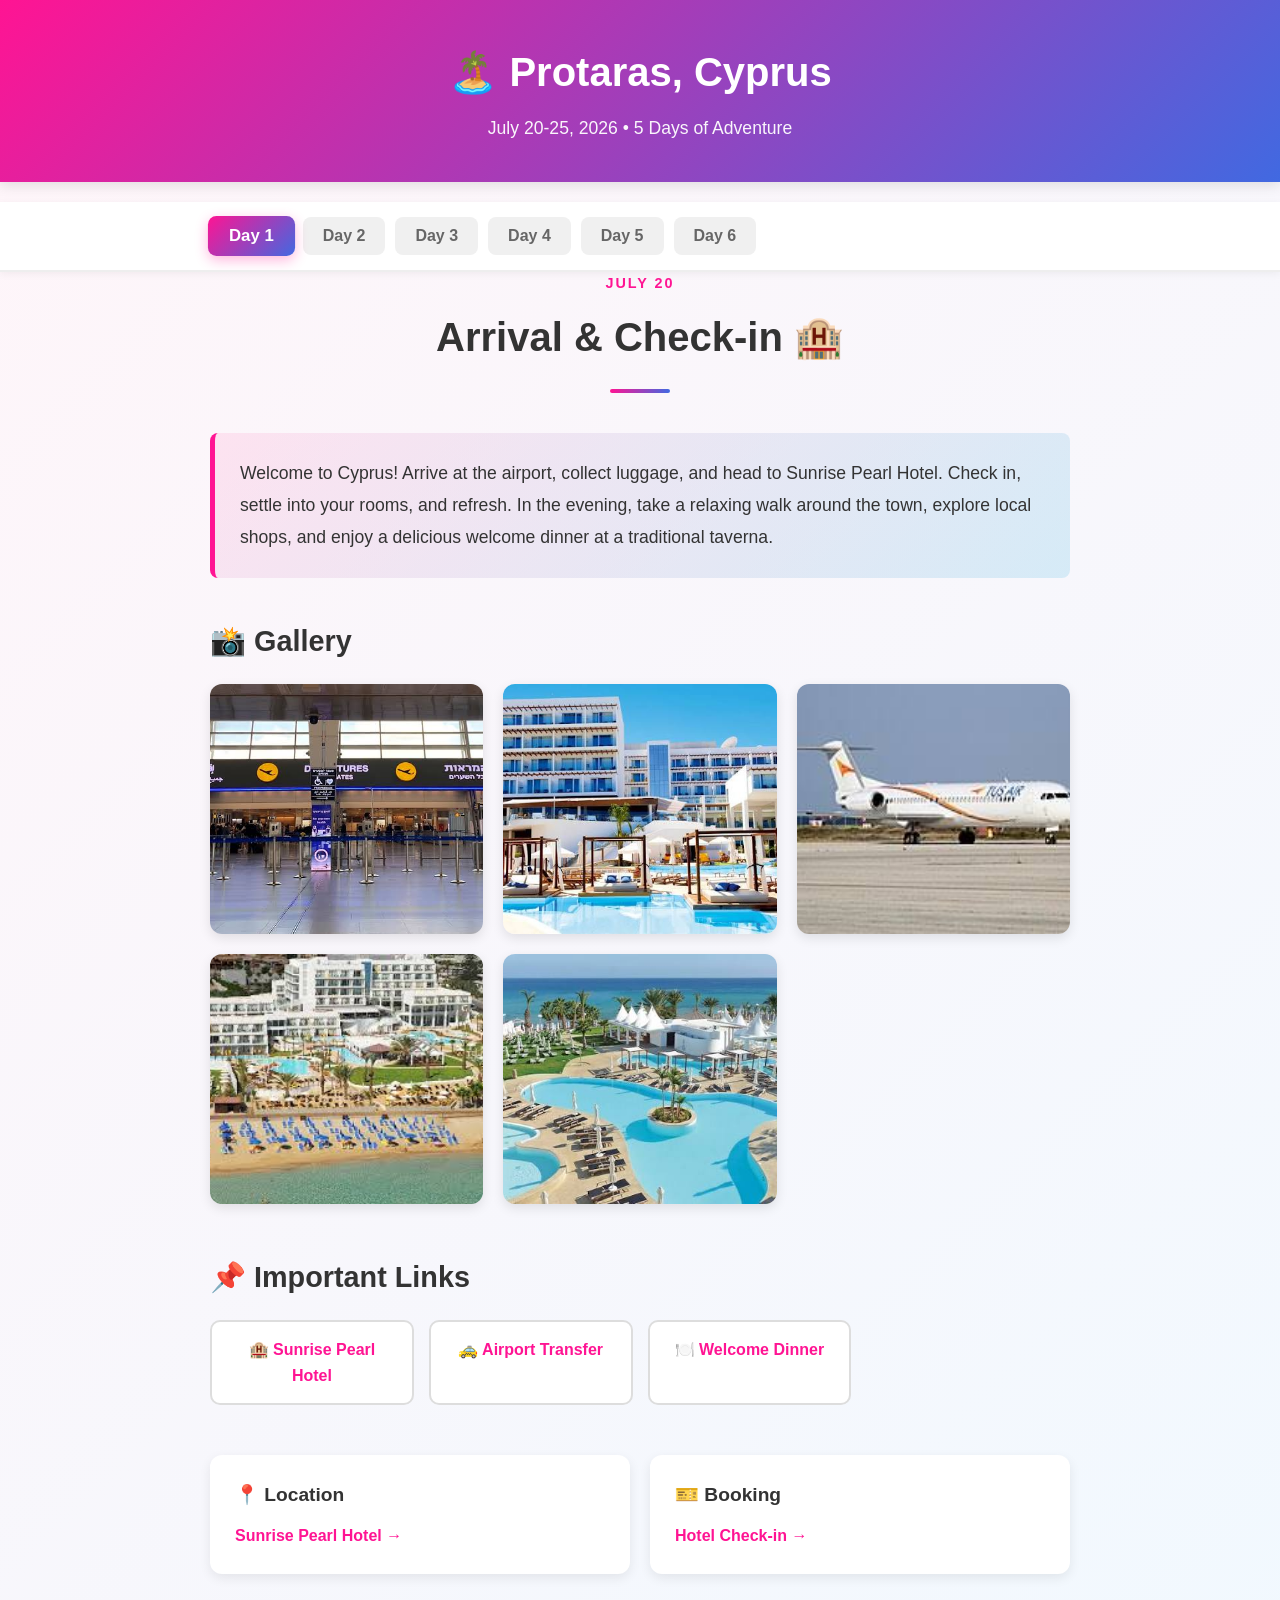
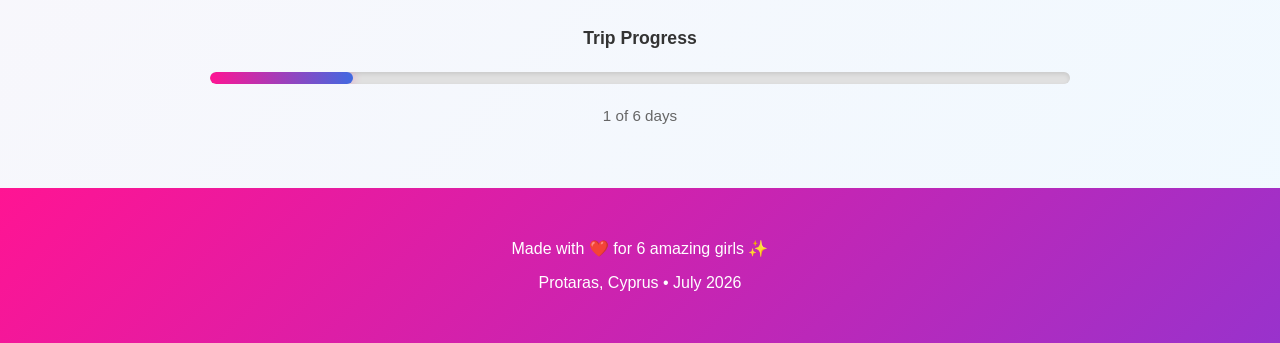
==== index.html @ 2fa99dff "Redesign: new clean and beautiful layout with proper CSS" ====
<!DOCTYPE html>
<html lang="en">
<head>
    <meta charset="UTF-8">
    <meta name="viewport" content="width=device-width, initial-scale=1.0">
    <title>🏝️ Cyprus Trip 2026 - Protaras Adventure</title>
    <link rel="stylesheet" href="styles.css">
</head>
<body>
    <!-- HEADER -->
    <header class="header">
        <div class="container">
            <h1>🏝️ Protaras, Cyprus</h1>
            <p class="subtitle">July 20-25, 2026 • 5 Days of Adventure</p>
        </div>
    </header>

    <!-- NAVIGATION TABS -->
    <nav class="nav-tabs">
        <div class="container">
            <button class="tab-btn active" data-day="1">Day 1</button>
            <button class="tab-btn" data-day="2">Day 2</button>
            <button class="tab-btn" data-day="3">Day 3</button>
            <button class="tab-btn" data-day="4">Day 4</button>
            <button class="tab-btn" data-day="5">Day 5</button>
            <button class="tab-btn" data-day="6">Day 6</button>
        </div>
    </nav>

    <!-- MAIN CONTENT -->
    <main class="container">
        <!-- DAY TITLE -->
        <section class="day-header">
            <p class="day-date" id="day-date">July 20</p>
            <h2 id="day-title">Arrival & Check-in 🏨</h2>
            <div class="divider"></div>
        </section>

        <!-- ACTIVITY -->
        <section class="activity-box">
            <p id="day-activity">Activity description here</p>
        </section>

        <!-- GALLERY -->
        <section class="gallery-section">
            <h3>📸 Gallery</h3>
            <div id="gallery" class="gallery-grid">
                <!-- Images load here -->
            </div>
            <div id="no-images" class="no-images">📸 Add your photos!</div>
        </section>

        <!-- IMPORTANT LINKS -->
        <section class="links-section">
            <h3>📌 Important Links</h3>
            <div id="important-links" class="links-grid">
                <!-- Links load here -->
            </div>
        </section>

        <!-- LOCATION & BOOKING -->
        <section class="info-grid">
            <div class="info-box">
                <h4>📍 Location</h4>
                <a id="location-link" href="#" target="_blank">View on Maps →</a>
            </div>
            <div class="info-box">
                <h4>🎫 Booking</h4>
                <a id="booking-link" href="#" target="_blank">Book Now →</a>
            </div>
        </section>

        <!-- PROGRESS -->
        <section class="progress-section">
            <p>Trip Progress</p>
            <div class="progress-bar">
                <div id="progress-fill" class="progress-fill"></div>
            </div>
            <p><span id="progress-text">1</span> of 6 days</p>
        </section>
    </main>

    <!-- FOOTER -->
    <footer class="footer">
        <p>Made with ❤️ for 6 amazing girls ✨</p>
        <p>Protaras, Cyprus • July 2026</p>
    </footer>

    <script src="script.js"></script>
</body>
</html>
---- styles.css ----
/* RESET & BASICS */
* {
  margin: 0;
  padding: 0;
  box-sizing: border-box;
}

:root {
  --pink: #FF1493;
  --light-pink: #FFB6D9;
  --blue: #4169E1;
  --light-blue: #87CEEB;
  --yellow: #FFD700;
  --green: #228B22;
  --orange: #FF6347;
  --purple: #9932CC;
}

html {
  scroll-behavior: smooth;
}

body {
  font-family: 'Arial', sans-serif;
  line-height: 1.6;
  background: linear-gradient(135deg, #fff5f9 0%, #f0f9ff 100%);
  color: #333;
}

.container {
  max-width: 900px;
  margin: 0 auto;
  padding: 0 20px;
}

/* HEADER */
.header {
  background: linear-gradient(135deg, var(--pink) 0%, var(--blue) 100%);
  color: white;
  padding: 40px 0;
  text-align: center;
  box-shadow: 0 4px 12px rgba(0, 0, 0, 0.1);
  margin-bottom: 20px;
}

.header h1 {
  font-size: 2.5rem;
  margin-bottom: 10px;
  font-weight: bold;
}

.subtitle {
  font-size: 1.1rem;
  opacity: 0.95;
}

/* NAV TABS */
.nav-tabs {
  background: white;
  border-bottom: 2px solid #eee;
  sticky: top 0;
  position: sticky;
  top: 0;
  z-index: 100;
  box-shadow: 0 2px 8px rgba(0, 0, 0, 0.05);
}

.nav-tabs .container {
  display: flex;
  gap: 10px;
  overflow-x: auto;
  padding: 15px 20px;
}

.tab-btn {
  padding: 10px 20px;
  border: none;
  background: #f0f0f0;
  color: #666;
  border-radius: 8px;
  cursor: pointer;
  font-weight: 600;
  transition: all 0.3s ease;
  white-space: nowrap;
  font-size: 1rem;
}

.tab-btn:hover {
  transform: translateY(-2px);
  background: #e0e0e0;
}

.tab-btn.active {
  background: linear-gradient(135deg, var(--pink) 0%, var(--blue) 100%);
  color: white;
  transform: scale(1.05);
  box-shadow: 0 4px 12px rgba(255, 20, 147, 0.3);
}

/* MAIN CONTENT */
main {
  padding: 40px 0;
}

/* DAY HEADER */
.day-header {
  text-align: center;
  margin-bottom: 40px;
  animation: fadeIn 0.5s ease;
}

.day-date {
  color: var(--pink);
  font-size: 0.9rem;
  font-weight: bold;
  letter-spacing: 2px;
  text-transform: uppercase;
  margin-bottom: 10px;
}

.day-header h2 {
  font-size: 2.5rem;
  color: #333;
  margin-bottom: 20px;
}

.divider {
  width: 60px;
  height: 4px;
  background: linear-gradient(90deg, var(--pink), var(--blue));
  margin: 0 auto;
  border-radius: 2px;
}

/* ACTIVITY BOX */
.activity-box {
  background: linear-gradient(135deg, rgba(255, 182, 217, 0.3), rgba(135, 206, 235, 0.3));
  border-left: 5px solid var(--pink);
  padding: 25px;
  border-radius: 8px;
  margin-bottom: 40px;
  font-size: 1.1rem;
  line-height: 1.8;
}

/* GALLERY */
.gallery-section {
  margin-bottom: 50px;
}

.gallery-section h3 {
  font-size: 1.8rem;
  margin-bottom: 20px;
  color: #333;
}

.gallery-grid {
  display: grid;
  grid-template-columns: repeat(auto-fill, minmax(250px, 1fr));
  gap: 20px;
  margin-bottom: 20px;
}

.gallery-item {
  border-radius: 12px;
  overflow: hidden;
  box-shadow: 0 4px 12px rgba(0, 0, 0, 0.1);
  transition: transform 0.3s ease, box-shadow 0.3s ease;
  height: 250px;
}

.gallery-item:hover {
  transform: translateY(-8px);
  box-shadow: 0 8px 24px rgba(0, 0, 0, 0.2);
}

.gallery-item img {
  width: 100%;
  height: 100%;
  object-fit: cover;
}

.no-images {
  background: linear-gradient(135deg, var(--light-pink), var(--light-blue));
  color: white;
  padding: 60px 20px;
  text-align: center;
  border-radius: 12px;
  font-size: 1.2rem;
  font-weight: bold;
}

/* LINKS SECTION */
.links-section {
  margin-bottom: 50px;
}

.links-section h3 {
  font-size: 1.8rem;
  margin-bottom: 20px;
  color: #333;
}

.links-grid {
  display: grid;
  grid-template-columns: repeat(auto-fill, minmax(200px, 1fr));
  gap: 15px;
}

.link-btn {
  background: white;
  border: 2px solid #ddd;
  padding: 15px;
  border-radius: 10px;
  text-decoration: none;
  color: var(--pink);
  font-weight: 600;
  text-align: center;
  transition: all 0.3s ease;
  display: block;
}

.link-btn:hover {
  border-color: var(--pink);
  background: rgba(255, 20, 147, 0.05);
  transform: translateY(-4px);
  box-shadow: 0 8px 16px rgba(255, 20, 147, 0.2);
}

/* INFO GRID */
.info-grid {
  display: grid;
  grid-template-columns: repeat(auto-fit, minmax(250px, 1fr));
  gap: 20px;
  margin-bottom: 50px;
}

.info-box {
  background: white;
  padding: 25px;
  border-radius: 12px;
  box-shadow: 0 4px 12px rgba(0, 0, 0, 0.08);
  transition: all 0.3s ease;
}

.info-box:hover {
  transform: translateY(-4px);
  box-shadow: 0 8px 20px rgba(0, 0, 0, 0.12);
}

.info-box h4 {
  font-size: 1.2rem;
  margin-bottom: 12px;
  color: #333;
}

.info-box a {
  color: var(--pink);
  text-decoration: none;
  font-weight: 600;
  font-size: 1rem;
  transition: all 0.3s ease;
}

.info-box a:hover {
  color: var(--blue);
}

/* PROGRESS */
.progress-section {
  text-align: center;
  margin-bottom: 50px;
}

.progress-section p:first-child {
  font-weight: bold;
  margin-bottom: 15px;
  font-size: 1.1rem;
}

.progress-bar {
  background: #e0e0e0;
  height: 12px;
  border-radius: 10px;
  overflow: hidden;
  margin: 20px 0;
  box-shadow: inset 0 2px 4px rgba(0, 0, 0, 0.1);
}

.progress-fill {
  background: linear-gradient(90deg, var(--pink), var(--blue));
  height: 100%;
  border-radius: 10px;
  transition: width 0.5s ease;
  box-shadow: 0 0 10px rgba(255, 20, 147, 0.3);
}

.progress-section p:last-child {
  color: #666;
  font-size: 0.95rem;
}

/* FOOTER */
.footer {
  background: linear-gradient(135deg, var(--pink), var(--purple));
  color: white;
  text-align: center;
  padding: 40px 20px;
  margin-top: 60px;
}

.footer p {
  margin: 8px 0;
  font-size: 1rem;
}

/* ANIMATIONS */
@keyframes fadeIn {
  from {
    opacity: 0;
    transform: translateY(10px);
  }
  to {
    opacity: 1;
    transform: translateY(0);
  }
}

/* RESPONSIVE */
@media (max-width: 768px) {
  .header h1 {
    font-size: 2rem;
  }

  .day-header h2 {
    font-size: 1.8rem;
  }

  .gallery-grid {
    grid-template-columns: repeat(auto-fill, minmax(150px, 1fr));
  }

  .gallery-item {
    height: 150px;
  }

  .nav-tabs .container {
    padding: 10px 10px;
  }

  .tab-btn {
    padding: 8px 15px;
    font-size: 0.9rem;
  }
}

@media (max-width: 480px) {
  .container {
    padding: 0 15px;
  }

  .header h1 {
    font-size: 1.5rem;
  }

  .day-header h2 {
    font-size: 1.4rem;
  }

  .gallery-grid {
    grid-template-columns: 1fr;
  }

  .gallery-item {
    height: 200px;
  }

  .info-grid {
    grid-template-columns: 1fr;
  }
}
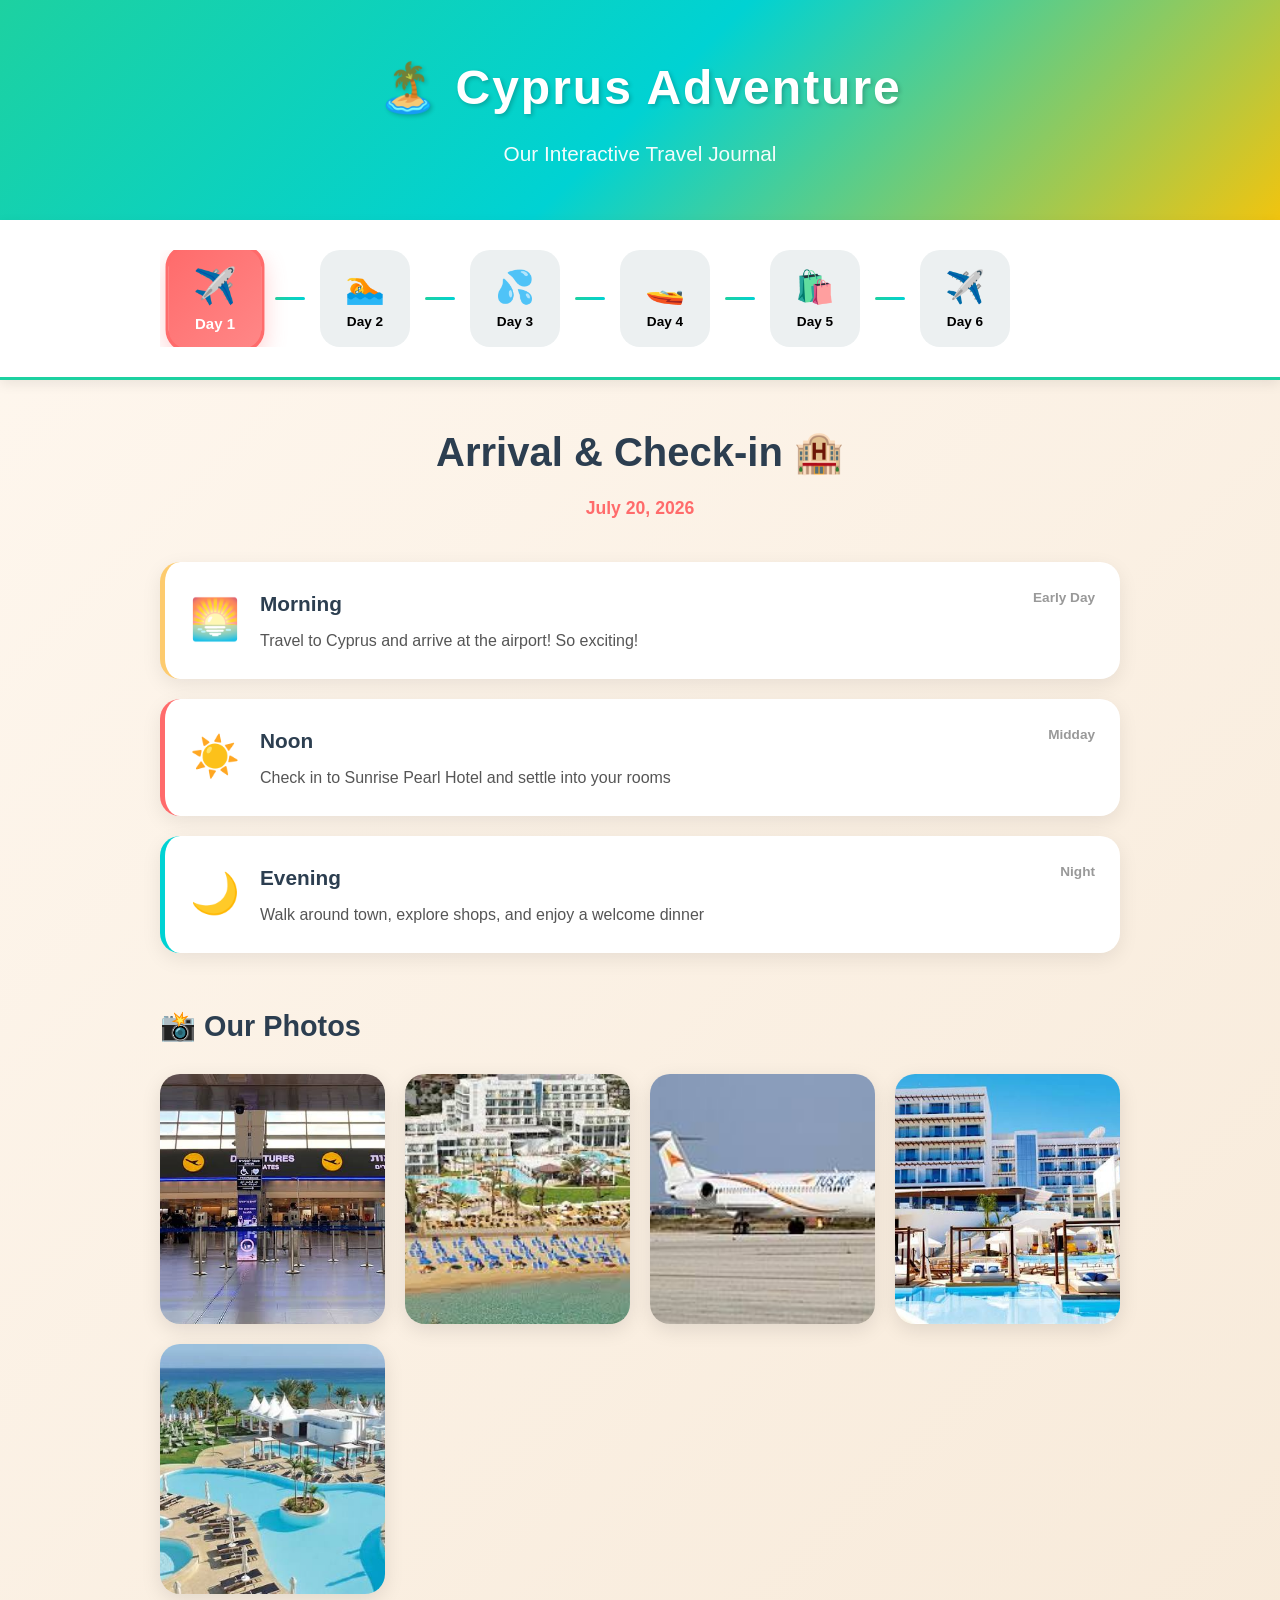
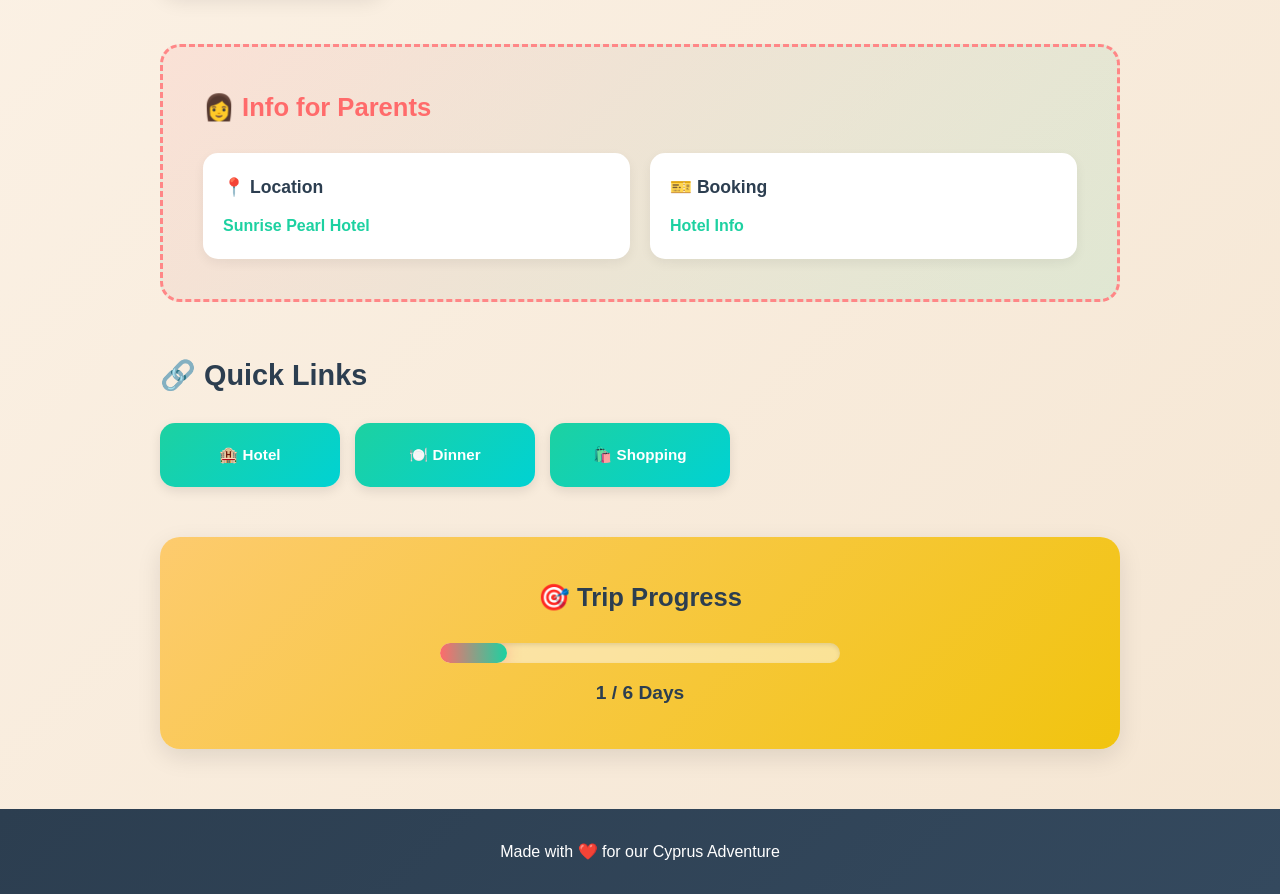
==== commit 7265d271: "🎨 Interactive Travel Journal - New Beautiful Design with Timeline & Stations" ====
--- a/index.html
+++ b/index.html
@@ -3,27 +3,52 @@
 <head>
     <meta charset="UTF-8">
     <meta name="viewport" content="width=device-width, initial-scale=1.0">
-    <title>🏝️ Cyprus Trip 2026 - Protaras Adventure</title>
+    <title>🏝️ Cyprus Adventure - Interactive Travel Journal</title>
     <link rel="stylesheet" href="styles.css">
 </head>
 <body>
     <!-- HEADER -->
     <header class="header">
         <div class="container">
-            <h1>🏝️ Protaras, Cyprus</h1>
-            <p class="subtitle">July 20-25, 2026 • 5 Days of Adventure</p>
+            <h1>🏝️ Cyprus Adventure</h1>
+            <p class="subtitle">Our Interactive Travel Journal</p>
         </div>
     </header>
 
-    <!-- NAVIGATION TABS -->
-    <nav class="nav-tabs">
+    <!-- DAY SELECTOR - STATIONS ON MAP -->
+    <nav class="day-selector">
         <div class="container">
-            <button class="tab-btn active" data-day="1">Day 1</button>
-            <button class="tab-btn" data-day="2">Day 2</button>
-            <button class="tab-btn" data-day="3">Day 3</button>
-            <button class="tab-btn" data-day="4">Day 4</button>
-            <button class="tab-btn" data-day="5">Day 5</button>
-            <button class="tab-btn" data-day="6">Day 6</button>
+            <div class="stations-track">
+                <button class="station-btn active" data-day="1">
+                    <div class="station-icon">✈️</div>
+                    <div class="station-label">Day 1</div>
+                </button>
+                <div class="station-connector"></div>
+                <button class="station-btn" data-day="2">
+                    <div class="station-icon">🏊</div>
+                    <div class="station-label">Day 2</div>
+                </button>
+                <div class="station-connector"></div>
+                <button class="station-btn" data-day="3">
+                    <div class="station-icon">💦</div>
+                    <div class="station-label">Day 3</div>
+                </button>
+                <div class="station-connector"></div>
+                <button class="station-btn" data-day="4">
+                    <div class="station-icon">🚤</div>
+                    <div class="station-label">Day 4</div>
+                </button>
+                <div class="station-connector"></div>
+                <button class="station-btn" data-day="5">
+                    <div class="station-icon">🛍️</div>
+                    <div class="station-label">Day 5</div>
+                </button>
+                <div class="station-connector"></div>
+                <button class="station-btn" data-day="6">
+                    <div class="station-icon">✈️</div>
+                    <div class="station-label">Day 6</div>
+                </button>
+            </div>
         </div>
     </nav>
 
@@ -31,59 +56,91 @@
     <main class="container">
         <!-- DAY TITLE -->
         <section class="day-header">
-            <p class="day-date" id="day-date">July 20</p>
-            <h2 id="day-title">Arrival & Check-in 🏨</h2>
-            <div class="divider"></div>
+            <h2 id="day-title">Day 1: Arrival & Check-in 🏨</h2>
+            <p id="day-date" class="day-date">July 20, 2026</p>
         </section>
 
-        <!-- ACTIVITY -->
-        <section class="activity-box">
-            <p id="day-activity">Activity description here</p>
+        <!-- TIMELINE -->
+        <section class="timeline-section">
+            <div class="timeline">
+                <!-- Morning Card -->
+                <div class="timeline-card morning-card">
+                    <div class="card-icon">🌅</div>
+                    <div class="card-content">
+                        <h3>Morning</h3>
+                        <p id="morning-text">Travel to Cyprus and arrive at the airport</p>
+                    </div>
+                    <div class="card-time">Early Day</div>
+                </div>
+
+                <!-- Noon Card -->
+                <div class="timeline-card noon-card">
+                    <div class="card-icon">☀️</div>
+                    <div class="card-content">
+                        <h3>Noon</h3>
+                        <p id="noon-text">Check in to Sunrise Pearl Hotel and relax</p>
+                    </div>
+                    <div class="card-time">Midday</div>
+                </div>
+
+                <!-- Evening Card -->
+                <div class="timeline-card evening-card">
+                    <div class="card-icon">🌙</div>
+                    <div class="card-content">
+                        <h3>Evening</h3>
+                        <p id="evening-text">Walk around town and enjoy dinner</p>
+                    </div>
+                    <div class="card-time">Night</div>
+                </div>
+            </div>
         </section>
 
         <!-- GALLERY -->
         <section class="gallery-section">
-            <h3>📸 Gallery</h3>
+            <h3>📸 Our Photos</h3>
             <div id="gallery" class="gallery-grid">
                 <!-- Images load here -->
             </div>
-            <div id="no-images" class="no-images">📸 Add your photos!</div>
         </section>
 
-        <!-- IMPORTANT LINKS -->
-        <section class="links-section">
-            <h3>📌 Important Links</h3>
+        <!-- INFO FOR MOMS -->
+        <section class="mom-info">
+            <h3>👩 Info for Parents</h3>
+            <div class="info-grid">
+                <div class="info-card">
+                    <h4>📍 Location</h4>
+                    <a id="location-link" href="#" target="_blank">View on Maps</a>
+                </div>
+                <div class="info-card">
+                    <h4>🎫 Booking</h4>
+                    <a id="booking-link" href="#" target="_blank">Book Now</a>
+                </div>
+            </div>
+        </section>
+
+        <!-- QUICK LINKS -->
+        <section class="quick-links">
+            <h3>🔗 Quick Links</h3>
             <div id="important-links" class="links-grid">
                 <!-- Links load here -->
             </div>
         </section>
 
-        <!-- LOCATION & BOOKING -->
-        <section class="info-grid">
-            <div class="info-box">
-                <h4>📍 Location</h4>
-                <a id="location-link" href="#" target="_blank">View on Maps →</a>
-            </div>
-            <div class="info-box">
-                <h4>🎫 Booking</h4>
-                <a id="booking-link" href="#" target="_blank">Book Now →</a>
-            </div>
-        </section>
-
         <!-- PROGRESS -->
         <section class="progress-section">
-            <p>Trip Progress</p>
-            <div class="progress-bar">
-                <div id="progress-fill" class="progress-fill"></div>
+            <h3>🎯 Trip Progress</h3>
+            <div class="progress-container">
+                <div class="progress-bar">
+                    <div id="progress-fill" class="progress-fill"></div>
+                </div>
+                <p><span id="progress-text">1</span> / 6 Days</p>
             </div>
-            <p><span id="progress-text">1</span> of 6 days</p>
         </section>
     </main>
 
     <!-- FOOTER -->
     <footer class="footer">
-        <p>Made with ❤️ for 6 amazing girls ✨</p>
-        <p>Protaras, Cyprus • July 2026</p>
+        <p>Made with ❤️ for our Cyprus Adventure</p>
     </footer>
 
     <script src="script.js"></script>
--- a/styles.css
+++ b/styles.css
@@ -1,177 +1,265 @@
-/* RESET & BASICS */
+/* ===== COLOR PALETTE ===== */
+:root {
+  --turquoise: #1DD1A1;
+  --turquoise-light: #55EFC4;
+  --yellow: #FDCB6E;
+  --yellow-bright: #F1C40F;
+  --coral: #FF6B6B;
+  --coral-light: #FF8787;
+  --mint: #00D2D3;
+  --cream: #FFF8F0;
+  --white: #FFFFFF;
+  --dark: #2C3E50;
+  --light-gray: #ECF0F1;
+}
+
+/* ===== RESET & BASICS ===== */
 * {
   margin: 0;
   padding: 0;
   box-sizing: border-box;
 }
 
-:root {
-  --pink: #FF1493;
-  --light-pink: #FFB6D9;
-  --blue: #4169E1;
-  --light-blue: #87CEEB;
-  --yellow: #FFD700;
-  --green: #228B22;
-  --orange: #FF6347;
-  --purple: #9932CC;
-}
-
 html {
   scroll-behavior: smooth;
 }
 
 body {
-  font-family: 'Arial', sans-serif;
+  font-family: 'Segoe UI', Tahoma, Geneva, Verdana, sans-serif;
+  background: linear-gradient(135deg, var(--cream) 0%, #f5e6d3 100%);
+  color: var(--dark);
   line-height: 1.6;
-  background: linear-gradient(135deg, #fff5f9 0%, #f0f9ff 100%);
-  color: #333;
 }
 
 .container {
-  max-width: 900px;
+  max-width: 1000px;
   margin: 0 auto;
   padding: 0 20px;
 }
 
-/* HEADER */
+/* ===== HEADER ===== */
 .header {
-  background: linear-gradient(135deg, var(--pink) 0%, var(--blue) 100%);
-  color: white;
-  padding: 40px 0;
+  background: linear-gradient(135deg, var(--turquoise) 0%, var(--mint) 50%, var(--yellow-bright) 100%);
+  color: var(--white);
+  padding: 50px 0;
   text-align: center;
-  box-shadow: 0 4px 12px rgba(0, 0, 0, 0.1);
-  margin-bottom: 20px;
+  box-shadow: 0 8px 24px rgba(0, 0, 0, 0.1);
+  margin-bottom: 0;
 }
 
 .header h1 {
-  font-size: 2.5rem;
+  font-size: 3rem;
+  font-weight: 800;
   margin-bottom: 10px;
+  text-shadow: 2px 2px 4px rgba(0, 0, 0, 0.2);
+  letter-spacing: 2px;
+}
+
+.subtitle {
+  font-size: 1.3rem;
+  opacity: 0.95;
+  font-weight: 500;
+}
+
+/* ===== DAY SELECTOR - STATIONS ===== */
+.day-selector {
+  background: var(--white);
+  border-bottom: 3px solid var(--turquoise);
+  padding: 30px 0;
+  margin-bottom: 40px;
+  box-shadow: 0 4px 12px rgba(0, 0, 0, 0.08);
+}
+
+.stations-track {
+  display: flex;
+  align-items: center;
+  gap: 15px;
+  overflow-x: auto;
+  padding: 0 10px;
+}
+
+.station-btn {
+  display: flex;
+  flex-direction: column;
+  align-items: center;
+  gap: 8px;
+  padding: 15px 20px;
+  background: var(--light-gray);
+  border: 3px solid transparent;
+  border-radius: 20px;
+  cursor: pointer;
+  transition: all 0.3s ease;
+  min-width: 90px;
+  font-size: 1rem;
+  font-weight: 600;
+}
+
+.station-btn:hover {
+  transform: translateY(-5px);
+  background: var(--cream);
+  border-color: var(--turquoise);
+}
+
+.station-btn.active {
+  background: linear-gradient(135deg, var(--coral) 0%, var(--coral-light) 100%);
+  border-color: var(--coral);
+  color: var(--white);
+  box-shadow: 0 8px 20px rgba(255, 107, 107, 0.3);
+  transform: scale(1.1);
+}
+
+.station-icon {
+  font-size: 2rem;
+}
+
+.station-label {
+  font-size: 0.85rem;
   font-weight: bold;
 }
 
-.subtitle {
-  font-size: 1.1rem;
-  opacity: 0.95;
-}
-
-/* NAV TABS */
-.nav-tabs {
-  background: white;
-  border-bottom: 2px solid #eee;
-  sticky: top 0;
-  position: sticky;
-  top: 0;
-  z-index: 100;
-  box-shadow: 0 2px 8px rgba(0, 0, 0, 0.05);
-}
-
-.nav-tabs .container {
-  display: flex;
-  gap: 10px;
-  overflow-x: auto;
-  padding: 15px 20px;
-}
-
-.tab-btn {
-  padding: 10px 20px;
-  border: none;
-  background: #f0f0f0;
-  color: #666;
-  border-radius: 8px;
-  cursor: pointer;
-  font-weight: 600;
-  transition: all 0.3s ease;
-  white-space: nowrap;
-  font-size: 1rem;
-}
-
-.tab-btn:hover {
-  transform: translateY(-2px);
-  background: #e0e0e0;
-}
-
-.tab-btn.active {
-  background: linear-gradient(135deg, var(--pink) 0%, var(--blue) 100%);
-  color: white;
-  transform: scale(1.05);
-  box-shadow: 0 4px 12px rgba(255, 20, 147, 0.3);
-}
-
-/* MAIN CONTENT */
-main {
-  padding: 40px 0;
-}
-
-/* DAY HEADER */
+.station-connector {
+  width: 30px;
+  height: 3px;
+  background: linear-gradient(90deg, var(--turquoise), var(--mint));
+  border-radius: 2px;
+  flex-shrink: 0;
+}
+
+/* ===== DAY HEADER ===== */
 .day-header {
   text-align: center;
   margin-bottom: 40px;
-  animation: fadeIn 0.5s ease;
-}
-
-.day-date {
-  color: var(--pink);
-  font-size: 0.9rem;
-  font-weight: bold;
-  letter-spacing: 2px;
-  text-transform: uppercase;
-  margin-bottom: 10px;
+  animation: slideDown 0.5s ease;
+}
+
+@keyframes slideDown {
+  from {
+    opacity: 0;
+    transform: translateY(-20px);
+  }
+  to {
+    opacity: 1;
+    transform: translateY(0);
+  }
 }
 
 .day-header h2 {
   font-size: 2.5rem;
-  color: #333;
-  margin-bottom: 20px;
-}
-
-.divider {
-  width: 60px;
-  height: 4px;
-  background: linear-gradient(90deg, var(--pink), var(--blue));
-  margin: 0 auto;
-  border-radius: 2px;
-}
-
-/* ACTIVITY BOX */
-.activity-box {
-  background: linear-gradient(135deg, rgba(255, 182, 217, 0.3), rgba(135, 206, 235, 0.3));
-  border-left: 5px solid var(--pink);
+  color: var(--dark);
+  margin-bottom: 10px;
+  font-weight: 700;
+}
+
+.day-date {
+  font-size: 1.1rem;
+  color: var(--coral);
+  font-weight: 600;
+}
+
+/* ===== TIMELINE ===== */
+.timeline-section {
+  margin-bottom: 50px;
+}
+
+.timeline {
+  display: flex;
+  flex-direction: column;
+  gap: 20px;
+}
+
+.timeline-card {
+  background: var(--white);
+  border-radius: 20px;
   padding: 25px;
-  border-radius: 8px;
-  margin-bottom: 40px;
-  font-size: 1.1rem;
-  line-height: 1.8;
-}
-
-/* GALLERY */
+  display: flex;
+  gap: 20px;
+  align-items: flex-start;
+  box-shadow: 0 6px 20px rgba(0, 0, 0, 0.08);
+  transition: all 0.3s ease;
+  border-left: 5px solid;
+  animation: cardFade 0.5s ease forwards;
+  opacity: 0;
+}
+
+@keyframes cardFade {
+  to {
+    opacity: 1;
+  }
+}
+
+.timeline-card:nth-child(1) { animation-delay: 0.1s; }
+.timeline-card:nth-child(2) { animation-delay: 0.2s; }
+.timeline-card:nth-child(3) { animation-delay: 0.3s; }
+
+.timeline-card:hover {
+  transform: translateX(10px);
+  box-shadow: 0 10px 30px rgba(0, 0, 0, 0.12);
+}
+
+.morning-card { border-left-color: var(--yellow); }
+.noon-card { border-left-color: var(--coral); }
+.evening-card { border-left-color: var(--mint); }
+
+.card-icon {
+  font-size: 2.5rem;
+  flex-shrink: 0;
+}
+
+.card-content {
+  flex: 1;
+}
+
+.card-content h3 {
+  font-size: 1.3rem;
+  color: var(--dark);
+  margin-bottom: 8px;
+  font-weight: 700;
+}
+
+.card-content p {
+  font-size: 1rem;
+  color: #555;
+  line-height: 1.6;
+}
+
+.card-time {
+  font-size: 0.85rem;
+  color: #999;
+  font-weight: 600;
+  white-space: nowrap;
+}
+
+/* ===== GALLERY ===== */
 .gallery-section {
   margin-bottom: 50px;
 }
 
 .gallery-section h3 {
   font-size: 1.8rem;
-  margin-bottom: 20px;
-  color: #333;
+  color: var(--dark);
+  margin-bottom: 25px;
+  font-weight: 700;
 }
 
 .gallery-grid {
   display: grid;
-  grid-template-columns: repeat(auto-fill, minmax(250px, 1fr));
+  grid-template-columns: repeat(auto-fill, minmax(200px, 1fr));
   gap: 20px;
-  margin-bottom: 20px;
 }
 
 .gallery-item {
-  border-radius: 12px;
+  border-radius: 20px;
   overflow: hidden;
-  box-shadow: 0 4px 12px rgba(0, 0, 0, 0.1);
-  transition: transform 0.3s ease, box-shadow 0.3s ease;
+  box-shadow: 0 6px 20px rgba(0, 0, 0, 0.1);
+  transition: all 0.3s ease;
   height: 250px;
+  cursor: pointer;
+  position: relative;
 }
 
 .gallery-item:hover {
-  transform: translateY(-8px);
-  box-shadow: 0 8px 24px rgba(0, 0, 0, 0.2);
+  transform: scale(1.05) rotate(2deg);
+  box-shadow: 0 12px 30px rgba(0, 0, 0, 0.15);
 }
 
 .gallery-item img {
@@ -180,153 +268,174 @@
   object-fit: cover;
 }
 
-.no-images {
-  background: linear-gradient(135deg, var(--light-pink), var(--light-blue));
-  color: white;
-  padding: 60px 20px;
-  text-align: center;
-  border-radius: 12px;
-  font-size: 1.2rem;
-  font-weight: bold;
-}
-
-/* LINKS SECTION */
-.links-section {
+.gallery-item::after {
+  content: '❤️';
+  position: absolute;
+  top: 10px;
+  right: 10px;
+  font-size: 1.5rem;
+  opacity: 0;
+  transition: opacity 0.3s ease;
+}
+
+.gallery-item:hover::after {
+  opacity: 1;
+}
+
+/* ===== MOM INFO SECTION ===== */
+.mom-info {
+  background: linear-gradient(135deg, rgba(255, 107, 107, 0.1) 0%, rgba(29, 209, 161, 0.1) 100%);
+  padding: 40px;
+  border-radius: 20px;
   margin-bottom: 50px;
-}
-
-.links-section h3 {
-  font-size: 1.8rem;
-  margin-bottom: 20px;
-  color: #333;
-}
-
-.links-grid {
-  display: grid;
-  grid-template-columns: repeat(auto-fill, minmax(200px, 1fr));
-  gap: 15px;
-}
-
-.link-btn {
-  background: white;
-  border: 2px solid #ddd;
-  padding: 15px;
-  border-radius: 10px;
-  text-decoration: none;
-  color: var(--pink);
-  font-weight: 600;
-  text-align: center;
-  transition: all 0.3s ease;
-  display: block;
-}
-
-.link-btn:hover {
-  border-color: var(--pink);
-  background: rgba(255, 20, 147, 0.05);
-  transform: translateY(-4px);
-  box-shadow: 0 8px 16px rgba(255, 20, 147, 0.2);
-}
-
-/* INFO GRID */
+  border: 3px dashed var(--coral-light);
+}
+
+.mom-info h3 {
+  font-size: 1.6rem;
+  color: var(--coral);
+  margin-bottom: 25px;
+  font-weight: 700;
+}
+
 .info-grid {
   display: grid;
   grid-template-columns: repeat(auto-fit, minmax(250px, 1fr));
   gap: 20px;
-  margin-bottom: 50px;
-}
-
-.info-box {
-  background: white;
-  padding: 25px;
-  border-radius: 12px;
-  box-shadow: 0 4px 12px rgba(0, 0, 0, 0.08);
+}
+
+.info-card {
+  background: var(--white);
+  padding: 20px;
+  border-radius: 15px;
+  box-shadow: 0 4px 12px rgba(0, 0, 0, 0.06);
   transition: all 0.3s ease;
 }
 
-.info-box:hover {
-  transform: translateY(-4px);
-  box-shadow: 0 8px 20px rgba(0, 0, 0, 0.12);
-}
-
-.info-box h4 {
-  font-size: 1.2rem;
+.info-card:hover {
+  transform: translateY(-5px);
+  box-shadow: 0 8px 20px rgba(0, 0, 0, 0.1);
+}
+
+.info-card h4 {
+  font-size: 1.1rem;
+  color: var(--dark);
   margin-bottom: 12px;
-  color: #333;
-}
-
-.info-box a {
-  color: var(--pink);
+  font-weight: 600;
+}
+
+.info-card a {
+  color: var(--turquoise);
   text-decoration: none;
   font-weight: 600;
   font-size: 1rem;
   transition: all 0.3s ease;
 }
 
-.info-box a:hover {
-  color: var(--blue);
-}
-
-/* PROGRESS */
+.info-card a:hover {
+  color: var(--coral);
+  text-decoration: underline;
+}
+
+/* ===== QUICK LINKS ===== */
+.quick-links {
+  margin-bottom: 50px;
+}
+
+.quick-links h3 {
+  font-size: 1.8rem;
+  color: var(--dark);
+  margin-bottom: 25px;
+  font-weight: 700;
+}
+
+.links-grid {
+  display: grid;
+  grid-template-columns: repeat(auto-fill, minmax(180px, 1fr));
+  gap: 15px;
+}
+
+.link-btn {
+  background: linear-gradient(135deg, var(--turquoise) 0%, var(--mint) 100%);
+  color: var(--white);
+  padding: 20px 15px;
+  border-radius: 15px;
+  text-decoration: none;
+  text-align: center;
+  font-weight: 600;
+  font-size: 0.95rem;
+  transition: all 0.3s ease;
+  border: none;
+  cursor: pointer;
+  box-shadow: 0 4px 12px rgba(0, 0, 0, 0.1);
+  display: block;
+}
+
+.link-btn:hover {
+  transform: translateY(-8px);
+  box-shadow: 0 8px 24px rgba(0, 0, 0, 0.15);
+  background: linear-gradient(135deg, var(--mint) 0%, var(--turquoise) 100%);
+}
+
+/* ===== PROGRESS ===== */
 .progress-section {
+  background: linear-gradient(135deg, var(--yellow) 0%, var(--yellow-bright) 100%);
+  padding: 40px;
+  border-radius: 20px;
   text-align: center;
   margin-bottom: 50px;
-}
-
-.progress-section p:first-child {
-  font-weight: bold;
-  margin-bottom: 15px;
-  font-size: 1.1rem;
+  box-shadow: 0 8px 24px rgba(0, 0, 0, 0.1);
+}
+
+.progress-section h3 {
+  font-size: 1.6rem;
+  color: var(--dark);
+  margin-bottom: 25px;
+  font-weight: 700;
+}
+
+.progress-container {
+  display: flex;
+  flex-direction: column;
+  gap: 15px;
+  align-items: center;
 }
 
 .progress-bar {
-  background: #e0e0e0;
-  height: 12px;
-  border-radius: 10px;
+  width: 100%;
+  max-width: 400px;
+  height: 20px;
+  background: rgba(255, 255, 255, 0.5);
+  border-radius: 15px;
   overflow: hidden;
-  margin: 20px 0;
   box-shadow: inset 0 2px 4px rgba(0, 0, 0, 0.1);
 }
 
 .progress-fill {
-  background: linear-gradient(90deg, var(--pink), var(--blue));
   height: 100%;
-  border-radius: 10px;
+  background: linear-gradient(90deg, var(--coral) 0%, var(--turquoise) 100%);
+  border-radius: 15px;
   transition: width 0.5s ease;
-  box-shadow: 0 0 10px rgba(255, 20, 147, 0.3);
-}
-
-.progress-section p:last-child {
-  color: #666;
-  font-size: 0.95rem;
-}
-
-/* FOOTER */
+  box-shadow: 0 0 15px rgba(255, 107, 107, 0.4);
+}
+
+.progress-section p {
+  font-size: 1.2rem;
+  font-weight: 700;
+  color: var(--dark);
+}
+
+/* ===== FOOTER ===== */
 .footer {
-  background: linear-gradient(135deg, var(--pink), var(--purple));
-  color: white;
+  background: linear-gradient(135deg, var(--dark) 0%, #34495E 100%);
+  color: var(--white);
   text-align: center;
-  padding: 40px 20px;
+  padding: 30px 20px;
+  font-size: 1rem;
   margin-top: 60px;
 }
 
-.footer p {
-  margin: 8px 0;
-  font-size: 1rem;
-}
-
-/* ANIMATIONS */
-@keyframes fadeIn {
-  from {
-    opacity: 0;
-    transform: translateY(10px);
-  }
-  to {
-    opacity: 1;
-    transform: translateY(0);
-  }
-}
-
-/* RESPONSIVE */
+/* ===== RESPONSIVE ===== */
 @media (max-width: 768px) {
   .header h1 {
     font-size: 2rem;
@@ -336,6 +445,15 @@
     font-size: 1.8rem;
   }
 
+  .timeline-card {
+    flex-direction: column;
+    gap: 15px;
+  }
+
+  .card-icon {
+    font-size: 2rem;
+  }
+
   .gallery-grid {
     grid-template-columns: repeat(auto-fill, minmax(150px, 1fr));
   }
@@ -344,13 +462,12 @@
     height: 150px;
   }
 
-  .nav-tabs .container {
-    padding: 10px 10px;
-  }
-
-  .tab-btn {
-    padding: 8px 15px;
-    font-size: 0.9rem;
+  .mom-info {
+    padding: 25px;
+  }
+
+  .links-grid {
+    grid-template-columns: 1fr 1fr;
   }
 }
 
@@ -360,22 +477,35 @@
   }
 
   .header h1 {
-    font-size: 1.5rem;
+    font-size: 1.6rem;
   }
 
   .day-header h2 {
     font-size: 1.4rem;
   }
 
+  .stations-track {
+    gap: 10px;
+  }
+
+  .station-btn {
+    min-width: 80px;
+    padding: 12px 15px;
+  }
+
+  .station-connector {
+    width: 20px;
+  }
+
+  .card-content h3 {
+    font-size: 1.1rem;
+  }
+
   .gallery-grid {
     grid-template-columns: 1fr;
   }
 
-  .gallery-item {
-    height: 200px;
-  }
-
-  .info-grid {
+  .links-grid {
     grid-template-columns: 1fr;
   }
 }
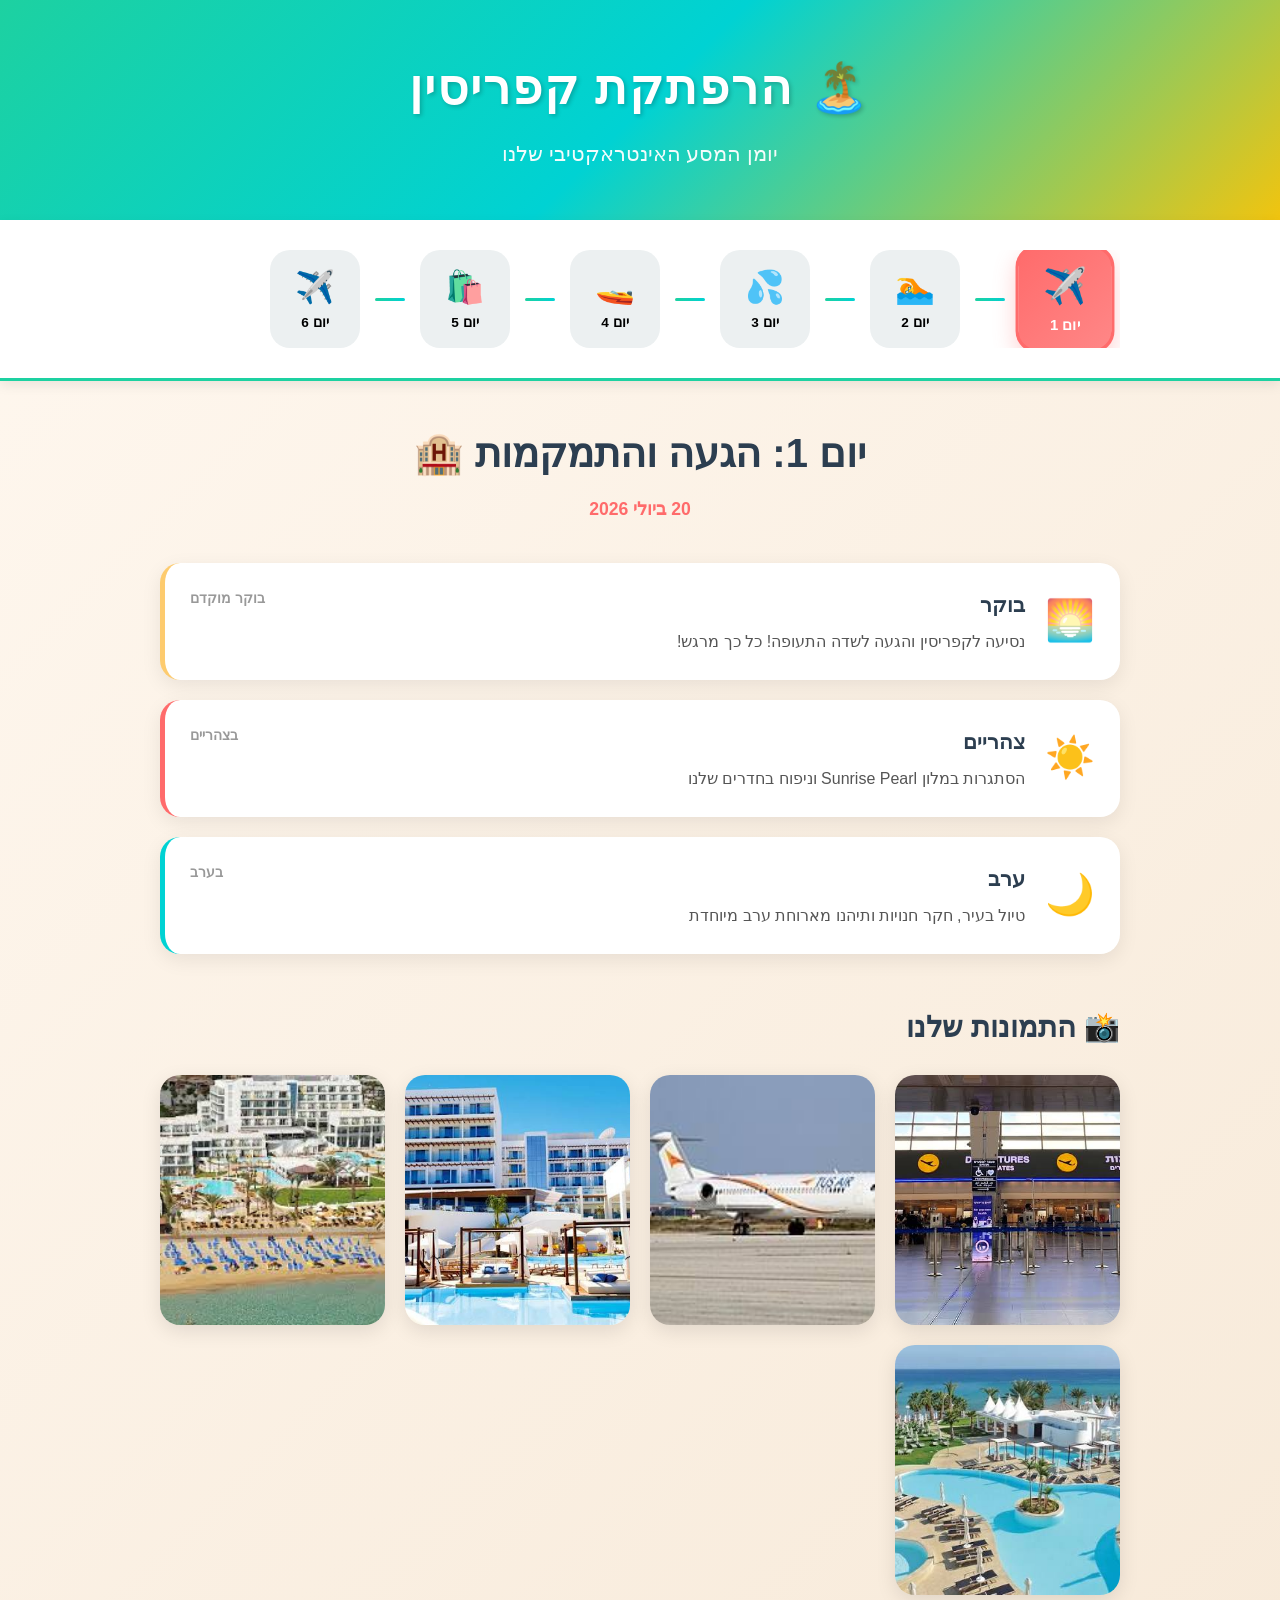
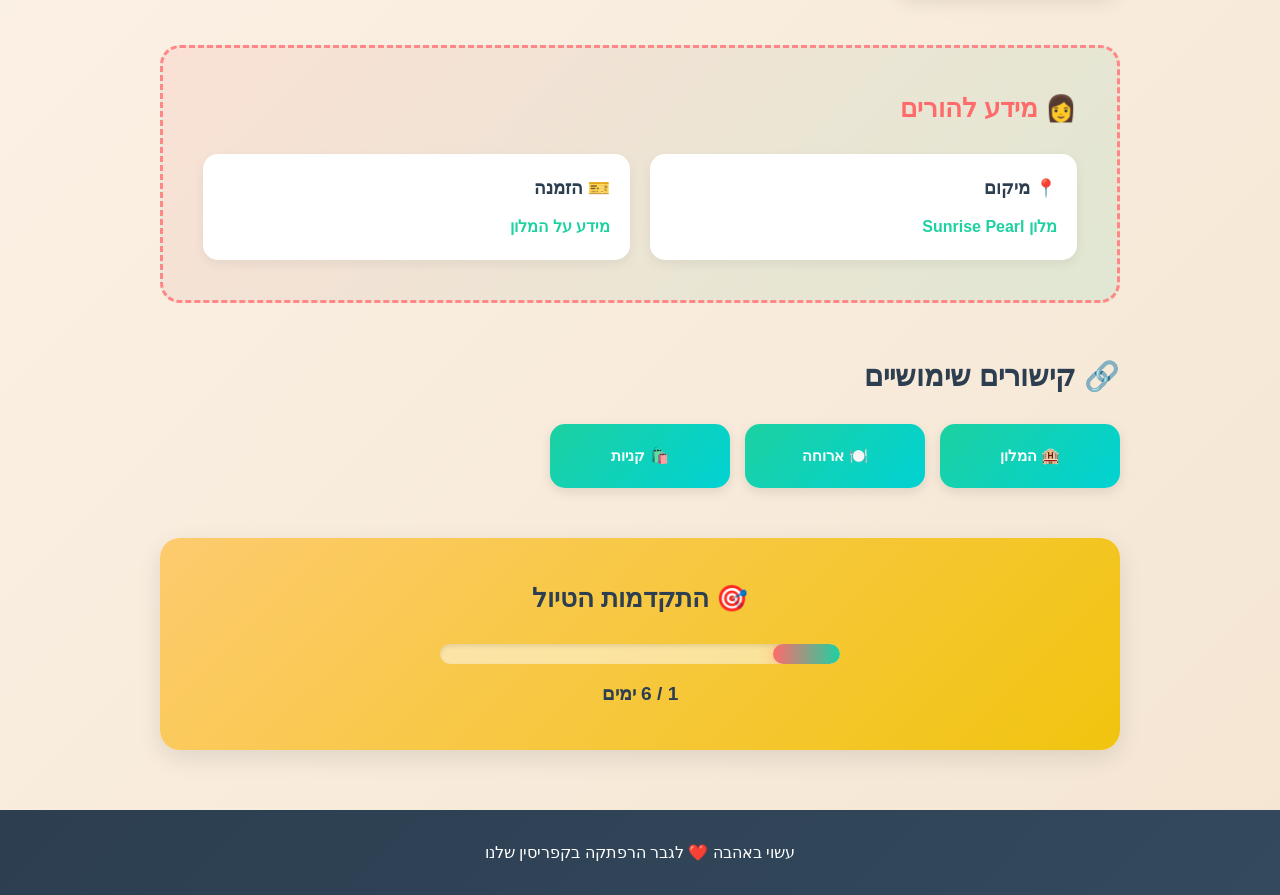
==== commit 05fdc0d9: "🇮🇱 Translate to Hebrew - כל הטקסט בעברית" ====
--- a/index.html
+++ b/index.html
@@ -1,17 +1,17 @@
 <!DOCTYPE html>
-<html lang="en">
+<html lang="he" dir="rtl">
 <head>
     <meta charset="UTF-8">
     <meta name="viewport" content="width=device-width, initial-scale=1.0">
-    <title>🏝️ Cyprus Adventure - Interactive Travel Journal</title>
+    <title>🏝️ הרפתקת קפריסין - יומן מסע אינטראקטיבי</title>
     <link rel="stylesheet" href="styles.css">
 </head>
 <body>
     <!-- HEADER -->
     <header class="header">
         <div class="container">
-            <h1>🏝️ Cyprus Adventure</h1>
-            <p class="subtitle">Our Interactive Travel Journal</p>
+            <h1>🏝️ הרפתקת קפריסין</h1>
+            <p class="subtitle">יומן המסע האינטראקטיבי שלנו</p>
         </div>
     </header>
 
@@ -21,32 +21,32 @@
             <div class="stations-track">
                 <button class="station-btn active" data-day="1">
                     <div class="station-icon">✈️</div>
-                    <div class="station-label">Day 1</div>
+                    <div class="station-label">יום 1</div>
                 </button>
                 <div class="station-connector"></div>
                 <button class="station-btn" data-day="2">
                     <div class="station-icon">🏊</div>
-                    <div class="station-label">Day 2</div>
+                    <div class="station-label">יום 2</div>
                 </button>
                 <div class="station-connector"></div>
                 <button class="station-btn" data-day="3">
                     <div class="station-icon">💦</div>
-                    <div class="station-label">Day 3</div>
+                    <div class="station-label">יום 3</div>
                 </button>
                 <div class="station-connector"></div>
                 <button class="station-btn" data-day="4">
                     <div class="station-icon">🚤</div>
-                    <div class="station-label">Day 4</div>
+                    <div class="station-label">יום 4</div>
                 </button>
                 <div class="station-connector"></div>
                 <button class="station-btn" data-day="5">
                     <div class="station-icon">🛍️</div>
-                    <div class="station-label">Day 5</div>
+                    <div class="station-label">יום 5</div>
                 </button>
                 <div class="station-connector"></div>
                 <button class="station-btn" data-day="6">
                     <div class="station-icon">✈️</div>
-                    <div class="station-label">Day 6</div>
+                    <div class="station-label">יום 6</div>
                 </button>
             </div>
         </div>
@@ -56,8 +56,8 @@
     <main class="container">
         <!-- DAY TITLE -->
         <section class="day-header">
-            <h2 id="day-title">Day 1: Arrival & Check-in 🏨</h2>
-            <p id="day-date" class="day-date">July 20, 2026</p>
+            <h2 id="day-title">יום 1: הגעה והתמקמות 🏨</h2>
+            <p id="day-date" class="day-date">20 ביולי 2026</p>
         </section>
 
         <!-- TIMELINE -->
@@ -67,37 +67,37 @@
                 <div class="timeline-card morning-card">
                     <div class="card-icon">🌅</div>
                     <div class="card-content">
-                        <h3>Morning</h3>
-                        <p id="morning-text">Travel to Cyprus and arrive at the airport</p>
+                        <h3>בוקר</h3>
+                        <p id="morning-text">נסיעה לקפריסין והגעה לשדה התעופה</p>
                     </div>
-                    <div class="card-time">Early Day</div>
+                    <div class="card-time">בוקר מוקדם</div>
                 </div>
 
                 <!-- Noon Card -->
                 <div class="timeline-card noon-card">
                     <div class="card-icon">☀️</div>
                     <div class="card-content">
-                        <h3>Noon</h3>
-                        <p id="noon-text">Check in to Sunrise Pearl Hotel and relax</p>
+                        <h3>צהריים</h3>
+                        <p id="noon-text">הסתגרות במלון Sunrise Pearl</p>
                     </div>
-                    <div class="card-time">Midday</div>
+                    <div class="card-time">בצהריים</div>
                 </div>
 
                 <!-- Evening Card -->
                 <div class="timeline-card evening-card">
                     <div class="card-icon">🌙</div>
                     <div class="card-content">
-                        <h3>Evening</h3>
-                        <p id="evening-text">Walk around town and enjoy dinner</p>
+                        <h3>ערב</h3>
+                        <p id="evening-text">טיול בעיר וארוחת ערב</p>
                     </div>
-                    <div class="card-time">Night</div>
+                    <div class="card-time">בערב</div>
                 </div>
             </div>
         </section>
 
         <!-- GALLERY -->
         <section class="gallery-section">
-            <h3>📸 Our Photos</h3>
+            <h3>📸 התמונות שלנו</h3>
             <div id="gallery" class="gallery-grid">
                 <!-- Images load here -->
             </div>
@@ -105,22 +105,22 @@
 
         <!-- INFO FOR MOMS -->
         <section class="mom-info">
-            <h3>👩 Info for Parents</h3>
+            <h3>👩 מידע להורים</h3>
             <div class="info-grid">
                 <div class="info-card">
-                    <h4>📍 Location</h4>
-                    <a id="location-link" href="#" target="_blank">View on Maps</a>
+                    <h4>📍 מיקום</h4>
+                    <a id="location-link" href="#" target="_blank">צפה במפה</a>
                 </div>
                 <div class="info-card">
-                    <h4>🎫 Booking</h4>
-                    <a id="booking-link" href="#" target="_blank">Book Now</a>
+                    <h4>🎫 הזמנה</h4>
+                    <a id="booking-link" href="#" target="_blank">הזמן עכשיו</a>
                 </div>
             </div>
         </section>
 
         <!-- QUICK LINKS -->
         <section class="quick-links">
-            <h3>🔗 Quick Links</h3>
+            <h3>🔗 קישורים שימושיים</h3>
             <div id="important-links" class="links-grid">
                 <!-- Links load here -->
             </div>
@@ -128,19 +128,19 @@
 
         <!-- PROGRESS -->
         <section class="progress-section">
-            <h3>🎯 Trip Progress</h3>
+            <h3>🎯 התקדמות הטיול</h3>
             <div class="progress-container">
                 <div class="progress-bar">
                     <div id="progress-fill" class="progress-fill"></div>
                 </div>
-                <p><span id="progress-text">1</span> / 6 Days</p>
+                <p><span id="progress-text">1</span> / 6 ימים</p>
             </div>
         </section>
     </main>
 
     <!-- FOOTER -->
     <footer class="footer">
-        <p>Made with ❤️ for our Cyprus Adventure</p>
+        <p>עשוי באהבה ❤️ לגבר הרפתקה בקפריסין שלנו</p>
     </footer>
 
     <script src="script.js"></script>
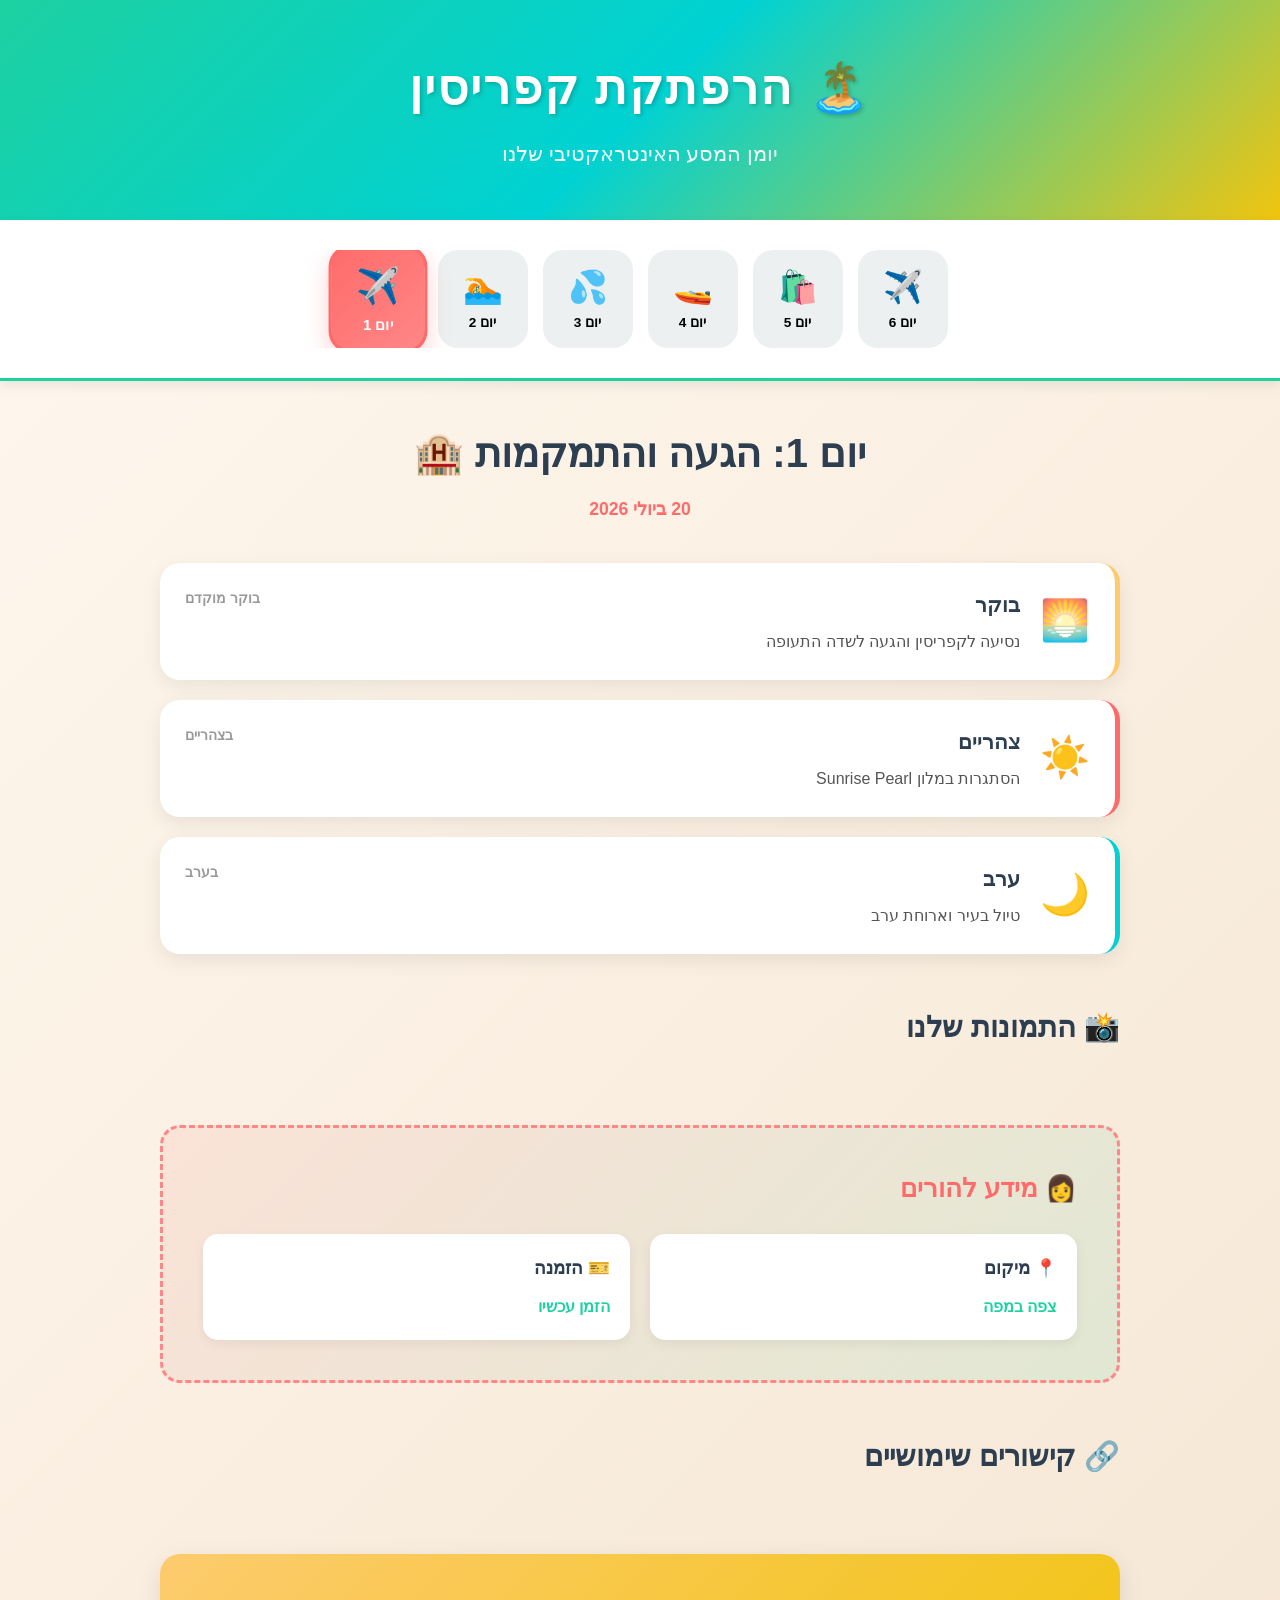
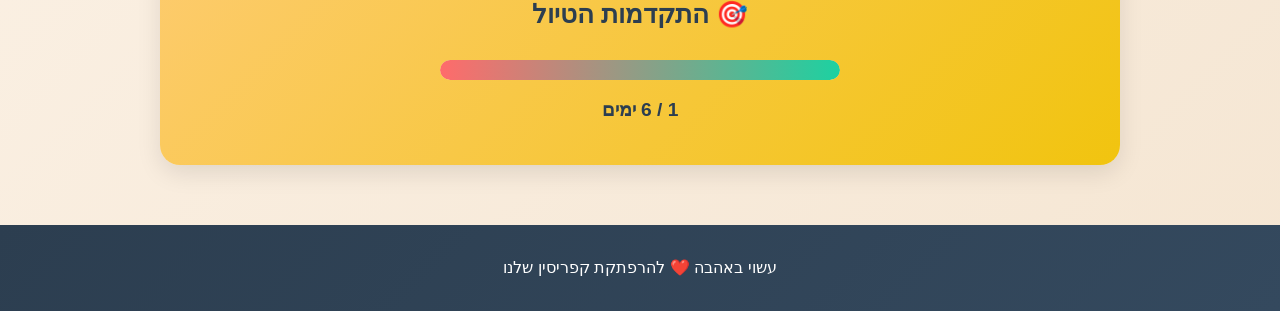
==== commit 135a7a52: "✏️ Fix Hebrew translation - תיקון טעויות בתרגום" ====
--- a/index.html
+++ b/index.html
@@ -140,7 +140,7 @@
 
     <!-- FOOTER -->
     <footer class="footer">
-        <p>עשוי באהבה ❤️ לגבר הרפתקה בקפריסין שלנו</p>
+        <p>עשוי באהבה ❤️ להרפתקת קפריסין שלנו</p>
     </footer>
 
     <script src="script.js"></script>
--- a/styles.css
+++ b/styles.css
@@ -29,6 +29,8 @@
   background: linear-gradient(135deg, var(--cream) 0%, #f5e6d3 100%);
   color: var(--dark);
   line-height: 1.6;
+  direction: rtl;
+  text-align: right;
 }
 
 .container {
@@ -72,10 +74,13 @@
 
 .stations-track {
   display: flex;
+  flex-direction: row-reverse;
   align-items: center;
+  justify-content: center;
   gap: 15px;
   overflow-x: auto;
   padding: 0 10px;
+  flex-wrap: wrap;
 }
 
 .station-btn {
@@ -92,6 +97,7 @@
   min-width: 90px;
   font-size: 1rem;
   font-weight: 600;
+  text-align: center;
 }
 
 .station-btn:hover {
@@ -123,6 +129,7 @@
   background: linear-gradient(90deg, var(--turquoise), var(--mint));
   border-radius: 2px;
   flex-shrink: 0;
+  display: none;
 }
 
 /* ===== DAY HEADER ===== */
@@ -176,9 +183,10 @@
   align-items: flex-start;
   box-shadow: 0 6px 20px rgba(0, 0, 0, 0.08);
   transition: all 0.3s ease;
-  border-left: 5px solid;
+  border-right: 5px solid;
   animation: cardFade 0.5s ease forwards;
   opacity: 0;
+  text-align: right;
 }
 
 @keyframes cardFade {
@@ -192,13 +200,13 @@
 .timeline-card:nth-child(3) { animation-delay: 0.3s; }
 
 .timeline-card:hover {
-  transform: translateX(10px);
+  transform: translateX(-10px);
   box-shadow: 0 10px 30px rgba(0, 0, 0, 0.12);
 }
 
-.morning-card { border-left-color: var(--yellow); }
-.noon-card { border-left-color: var(--coral); }
-.evening-card { border-left-color: var(--mint); }
+.morning-card { border-right-color: var(--yellow); }
+.noon-card { border-right-color: var(--coral); }
+.evening-card { border-right-color: var(--mint); }
 
 .card-icon {
   font-size: 2.5rem;
@@ -207,6 +215,7 @@
 
 .card-content {
   flex: 1;
+  text-align: right;
 }
 
 .card-content h3 {
@@ -239,6 +248,7 @@
   color: var(--dark);
   margin-bottom: 25px;
   font-weight: 700;
+  text-align: right;
 }
 
 .gallery-grid {
@@ -272,7 +282,7 @@
   content: '❤️';
   position: absolute;
   top: 10px;
-  right: 10px;
+  left: 10px;
   font-size: 1.5rem;
   opacity: 0;
   transition: opacity 0.3s ease;
@@ -289,6 +299,7 @@
   border-radius: 20px;
   margin-bottom: 50px;
   border: 3px dashed var(--coral-light);
+  text-align: right;
 }
 
 .mom-info h3 {
@@ -310,6 +321,7 @@
   border-radius: 15px;
   box-shadow: 0 4px 12px rgba(0, 0, 0, 0.06);
   transition: all 0.3s ease;
+  text-align: right;
 }
 
 .info-card:hover {
@@ -340,6 +352,7 @@
 /* ===== QUICK LINKS ===== */
 .quick-links {
   margin-bottom: 50px;
+  text-align: right;
 }
 
 .quick-links h3 {
@@ -417,6 +430,7 @@
   border-radius: 15px;
   transition: width 0.5s ease;
   box-shadow: 0 0 15px rgba(255, 107, 107, 0.4);
+  margin-left: auto;
 }
 
 .progress-section p {
@@ -469,6 +483,10 @@
   .links-grid {
     grid-template-columns: 1fr 1fr;
   }
+
+  .stations-track {
+    flex-wrap: wrap;
+  }
 }
 
 @media (max-width: 480px) {
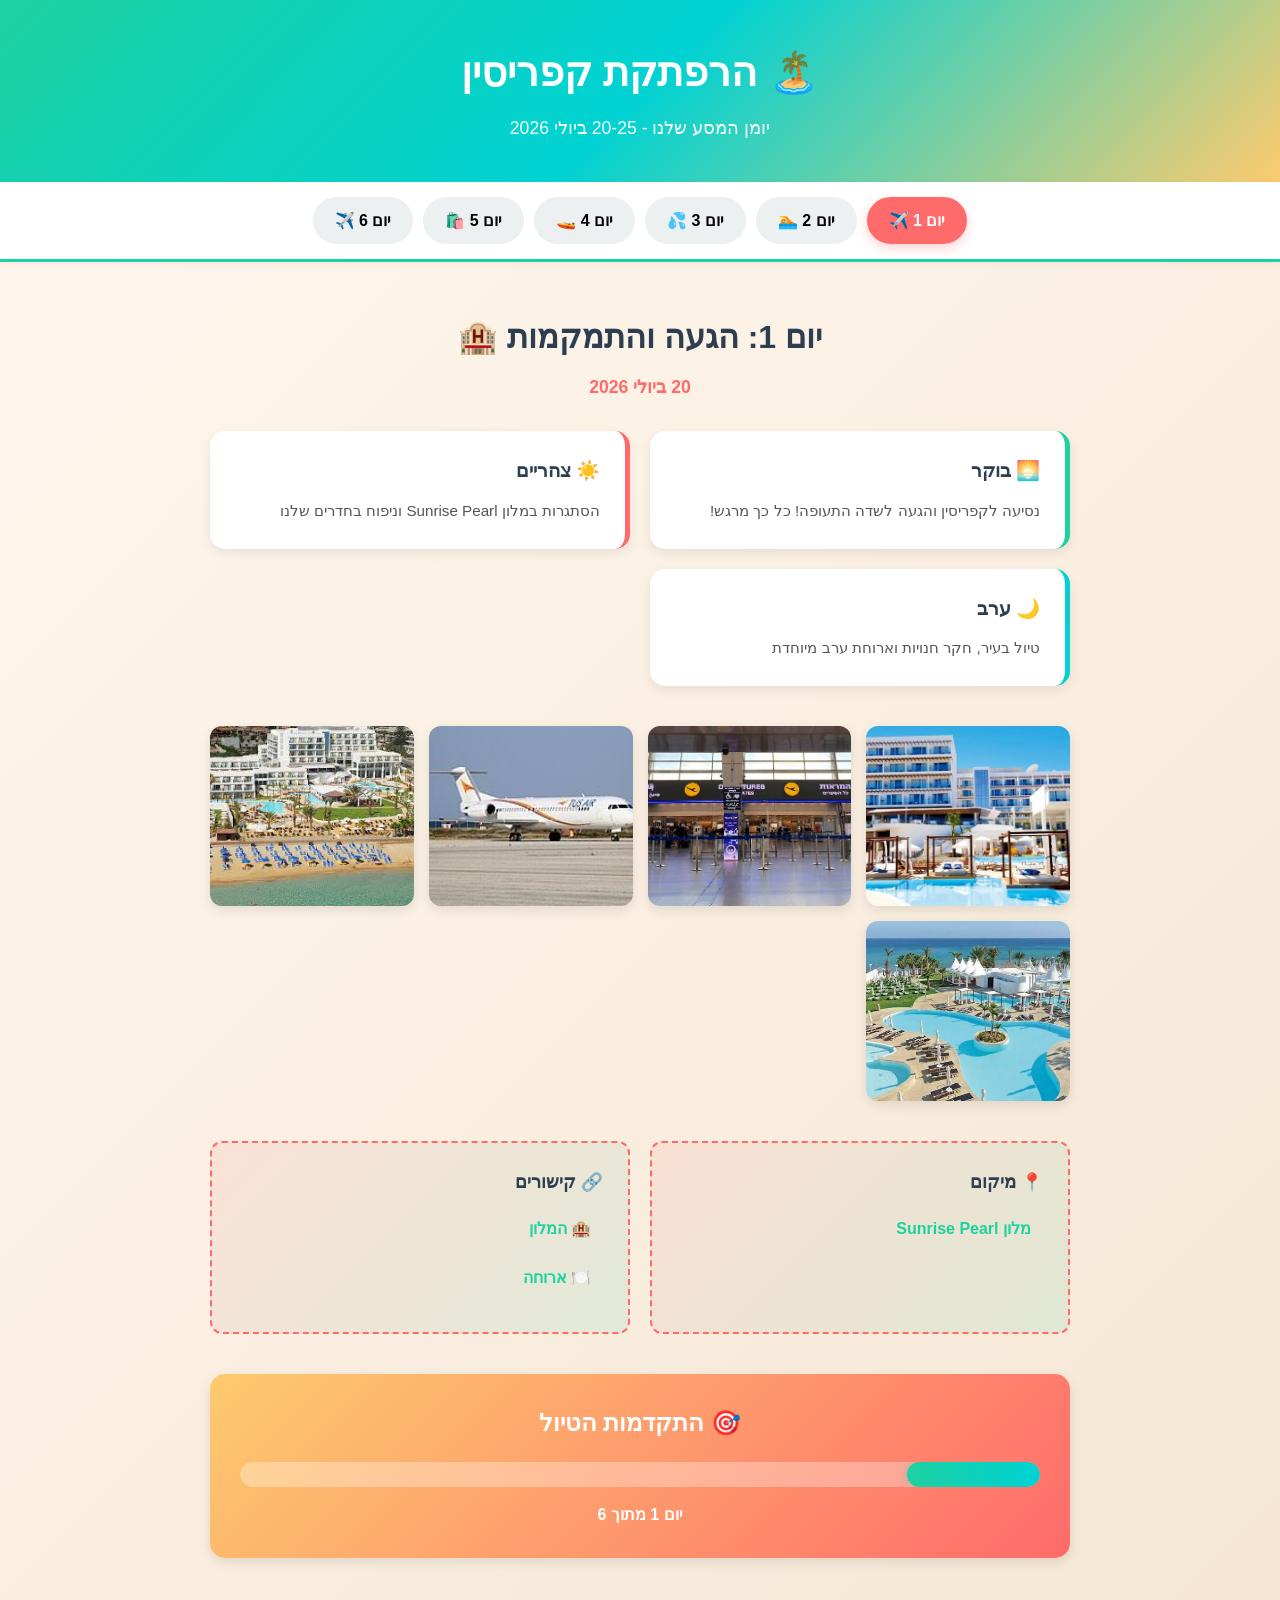
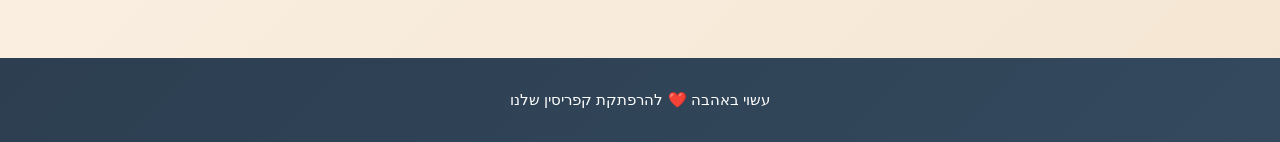
==== commit 3845d481: "🎨 Complete Redesign - Clean and Simple Layout" ====
--- a/index.html
+++ b/index.html
@@ -3,139 +3,246 @@
 <head>
     <meta charset="UTF-8">
     <meta name="viewport" content="width=device-width, initial-scale=1.0">
-    <title>🏝️ הרפתקת קפריסין - יומן מסע אינטראקטיבי</title>
+    <title>🏝️ הרפתקת קפריסין</title>
     <link rel="stylesheet" href="styles.css">
 </head>
 <body>
     <!-- HEADER -->
     <header class="header">
-        <div class="container">
-            <h1>🏝️ הרפתקת קפריסין</h1>
-            <p class="subtitle">יומן המסע האינטראקטיבי שלנו</p>
-        </div>
+        <h1>🏝️ הרפתקת קפריסין</h1>
+        <p>יומן המסע שלנו - 20-25 ביולי 2026</p>
     </header>
 
-    <!-- DAY SELECTOR - STATIONS ON MAP -->
-    <nav class="day-selector">
-        <div class="container">
-            <div class="stations-track">
-                <button class="station-btn active" data-day="1">
-                    <div class="station-icon">✈️</div>
-                    <div class="station-label">יום 1</div>
-                </button>
-                <div class="station-connector"></div>
-                <button class="station-btn" data-day="2">
-                    <div class="station-icon">🏊</div>
-                    <div class="station-label">יום 2</div>
-                </button>
-                <div class="station-connector"></div>
-                <button class="station-btn" data-day="3">
-                    <div class="station-icon">💦</div>
-                    <div class="station-label">יום 3</div>
-                </button>
-                <div class="station-connector"></div>
-                <button class="station-btn" data-day="4">
-                    <div class="station-icon">🚤</div>
-                    <div class="station-label">יום 4</div>
-                </button>
-                <div class="station-connector"></div>
-                <button class="station-btn" data-day="5">
-                    <div class="station-icon">🛍️</div>
-                    <div class="station-label">יום 5</div>
-                </button>
-                <div class="station-connector"></div>
-                <button class="station-btn" data-day="6">
-                    <div class="station-icon">✈️</div>
-                    <div class="station-label">יום 6</div>
-                </button>
-            </div>
-        </div>
+    <!-- NAVIGATION -->
+    <nav class="nav">
+        <button class="nav-btn active" onclick="showDay(1)">יום 1 ✈️</button>
+        <button class="nav-btn" onclick="showDay(2)">יום 2 🏊</button>
+        <button class="nav-btn" onclick="showDay(3)">יום 3 💦</button>
+        <button class="nav-btn" onclick="showDay(4)">יום 4 🚤</button>
+        <button class="nav-btn" onclick="showDay(5)">יום 5 🛍️</button>
+        <button class="nav-btn" onclick="showDay(6)">יום 6 ✈️</button>
     </nav>
 
     <!-- MAIN CONTENT -->
     <main class="container">
-        <!-- DAY TITLE -->
-        <section class="day-header">
-            <h2 id="day-title">יום 1: הגעה והתמקמות 🏨</h2>
-            <p id="day-date" class="day-date">20 ביולי 2026</p>
-        </section>
-
-        <!-- TIMELINE -->
-        <section class="timeline-section">
-            <div class="timeline">
-                <!-- Morning Card -->
-                <div class="timeline-card morning-card">
-                    <div class="card-icon">🌅</div>
-                    <div class="card-content">
-                        <h3>בוקר</h3>
-                        <p id="morning-text">נסיעה לקפריסין והגעה לשדה התעופה</p>
-                    </div>
-                    <div class="card-time">בוקר מוקדם</div>
-                </div>
-
-                <!-- Noon Card -->
-                <div class="timeline-card noon-card">
-                    <div class="card-icon">☀️</div>
-                    <div class="card-content">
-                        <h3>צהריים</h3>
-                        <p id="noon-text">הסתגרות במלון Sunrise Pearl</p>
-                    </div>
-                    <div class="card-time">בצהריים</div>
-                </div>
-
-                <!-- Evening Card -->
-                <div class="timeline-card evening-card">
-                    <div class="card-icon">🌙</div>
-                    <div class="card-content">
-                        <h3>ערב</h3>
-                        <p id="evening-text">טיול בעיר וארוחת ערב</p>
-                    </div>
-                    <div class="card-time">בערב</div>
-                </div>
-            </div>
-        </section>
-
-        <!-- GALLERY -->
-        <section class="gallery-section">
-            <h3>📸 התמונות שלנו</h3>
-            <div id="gallery" class="gallery-grid">
-                <!-- Images load here -->
-            </div>
-        </section>
-
-        <!-- INFO FOR MOMS -->
-        <section class="mom-info">
-            <h3>👩 מידע להורים</h3>
-            <div class="info-grid">
-                <div class="info-card">
-                    <h4>📍 מיקום</h4>
-                    <a id="location-link" href="#" target="_blank">צפה במפה</a>
-                </div>
-                <div class="info-card">
-                    <h4>🎫 הזמנה</h4>
-                    <a id="booking-link" href="#" target="_blank">הזמן עכשיו</a>
-                </div>
-            </div>
-        </section>
-
-        <!-- QUICK LINKS -->
-        <section class="quick-links">
-            <h3>🔗 קישורים שימושיים</h3>
-            <div id="important-links" class="links-grid">
-                <!-- Links load here -->
-            </div>
-        </section>
+        <!-- DAY 1 -->
+        <div class="day-section" id="day-1">
+            <h2>יום 1: הגעה והתמקמות 🏨</h2>
+            <p class="date">20 ביולי 2026</p>
+
+            <div class="timeline">
+                <div class="timeline-item">
+                    <h3>🌅 בוקר</h3>
+                    <p>נסיעה לקפריסין והגעה לשדה התעופה! כל כך מרגש!</p>
+                </div>
+                <div class="timeline-item">
+                    <h3>☀️ צהריים</h3>
+                    <p>הסתגרות במלון Sunrise Pearl וניפוח בחדרים שלנו</p>
+                </div>
+                <div class="timeline-item">
+                    <h3>🌙 ערב</h3>
+                    <p>טיול בעיר, חקר חנויות וארוחת ערב מיוחדת</p>
+                </div>
+            </div>
+
+            <div class="gallery" id="gallery-1"></div>
+
+            <div class="info-section">
+                <div class="info-card">
+                    <h4>📍 מיקום</h4>
+                    <a href="https://maps.google.com/?q=Sunrise+Pearl+Protaras+Cyprus" target="_blank">מלון Sunrise Pearl</a>
+                </div>
+                <div class="info-card">
+                    <h4>🔗 קישורים</h4>
+                    <a href="https://maps.google.com/?q=Sunrise+Pearl+Protaras+Cyprus" target="_blank">🏨 המלון</a>
+                    <a href="https://maps.google.com/?q=restaurants+Protaras" target="_blank">🍽️ ארוחה</a>
+                </div>
+            </div>
+        </div>
+
+        <!-- DAY 2 -->
+        <div class="day-section" id="day-2" style="display:none;">
+            <h2>יום 2: בריכה וים 🏊‍♀️</h2>
+            <p class="date">21 ביולי 2026</p>
+
+            <div class="timeline">
+                <div class="timeline-item">
+                    <h3>🌅 בוקר</h3>
+                    <p>התעוררות וקפיצה לבריכת המלון!</p>
+                </div>
+                <div class="timeline-item">
+                    <h3>☀️ צהריים</h3>
+                    <p>נסיעה לחוף Fig Tree Bay - אחד החופים היפים ביותר בקפריסין!</p>
+                </div>
+                <div class="timeline-item">
+                    <h3>🌙 ערב</h3>
+                    <p>הרפתקה בלונה פארק - רכיבות, משחקים וכיף תחת הכוכבים! 🎡</p>
+                </div>
+            </div>
+
+            <div class="gallery" id="gallery-2"></div>
+
+            <div class="info-section">
+                <div class="info-card">
+                    <h4>📍 מיקום</h4>
+                    <a href="https://maps.google.com/?q=Fig+Tree+Bay+Protaras" target="_blank">חוף Fig Tree Bay</a>
+                </div>
+                <div class="info-card">
+                    <h4>🔗 קישורים</h4>
+                    <a href="https://www.tripadvisor.com/Attraction_Review-g667803-d1755105-Reviews-Fig_Tree_Bay_Beach-Protaras_Paralimni_Famagusta_District.html" target="_blank">🏖️ החוף</a>
+                    <a href="https://waterworldwaterpark.com/" target="_blank">🎡 לונה פארק</a>
+                </div>
+            </div>
+        </div>
+
+        <!-- DAY 3 -->
+        <div class="day-section" id="day-3" style="display:none;">
+            <h2>יום 3: יום פארק המים 💦</h2>
+            <p class="date">22 ביולי 2026</p>
+
+            <div class="timeline">
+                <div class="timeline-item">
+                    <h3>🌅 בוקר</h3>
+                    <p>ארוחת בוקר גדולה לפני הגלישה הגדולה!</p>
+                </div>
+                <div class="timeline-item">
+                    <h3>☀️ צהריים</h3>
+                    <p>זמן ללא רחמים! פארק המים עם גלישים מדהימים, בריכות וכל כך הרבה כיף!</p>
+                </div>
+                <div class="timeline-item">
+                    <h3>🌙 ערב</h3>
+                    <p>נרגע אחרי כל ההרפתקות של פארק המים</p>
+                </div>
+            </div>
+
+            <div class="gallery" id="gallery-3"></div>
+
+            <div class="info-section">
+                <div class="info-card">
+                    <h4>📍 מיקום</h4>
+                    <a href="https://maps.google.com/?q=Water+World+Park+Cyprus" target="_blank">פארק המים</a>
+                </div>
+                <div class="info-card">
+                    <h4>🔗 קישורים</h4>
+                    <a href="https://waterworldwaterpark.com/" target="_blank">💦 פארק המים</a>
+                    <a href="#" target="_blank">🎢 גלישים מדהימים</a>
+                </div>
+            </div>
+        </div>
+
+        <!-- DAY 4 -->
+        <div class="day-section" id="day-4" style="display:none;">
+            <h2>יום 4: הרפתקת סירה 🚤</h2>
+            <p class="date">23 ביולי 2026</p>
+
+            <div class="timeline">
+                <div class="timeline-item">
+                    <h3>🌅 בוקר</h3>
+                    <p>התכוננו להרפתקה! הכינו את ציוד הנורקלינג שלכן!</p>
+                </div>
+                <div class="timeline-item">
+                    <h3>☀️ צהריים</h3>
+                    <p>כל מי שעולה על הסירה הצהובה! גילוי מערות, צפייה בדגים ושחיה בים טורקיז!</p>
+                </div>
+                <div class="timeline-item">
+                    <h3>🌙 ערב</h3>
+                    <p>צפו בשקיעה מהסירה והנהנו מארוחת ערב ליד הים</p>
+                </div>
+            </div>
+
+            <div class="gallery" id="gallery-4"></div>
+
+            <div class="info-section">
+                <div class="info-card">
+                    <h4>📍 מיקום</h4>
+                    <a href="https://maps.google.com/?q=Protaras+boat+tours" target="_blank">נמל Protaras</a>
+                </div>
+                <div class="info-card">
+                    <h4>🔗 קישורים</h4>
+                    <a href="https://www.getyourguide.com/protaras-l132513/protaras-the-family-fun-cruise-with-the-yellow-boat-cruises-t931227/" target="_blank">🚤 סירה צהובה</a>
+                    <a href="#" target="_blank">🤿 נורקלינג</a>
+                </div>
+            </div>
+        </div>
+
+        <!-- DAY 5 -->
+        <div class="day-section" id="day-5" style="display:none;">
+            <h2>יום 5: בריכה, ים וקניות 🛍️</h2>
+            <p class="date">24 ביולי 2026</p>
+
+            <div class="timeline">
+                <div class="timeline-item">
+                    <h3>🌅 בוקר</h3>
+                    <p>תנוח ליד בריכת המלון בפעם אחרונה</p>
+                </div>
+                <div class="timeline-item">
+                    <h3>☀️ צהריים</h3>
+                    <p>שחיה אחת אחרונה בים וזמן חוף!</p>
+                </div>
+                <div class="timeline-item">
+                    <h3>🌙 ערב</h3>
+                    <p>הרפתקת קניות! חפשו מזכרות ומתנות מיוחדות לכולם!</p>
+                </div>
+            </div>
+
+            <div class="gallery" id="gallery-5"></div>
+
+            <div class="info-section">
+                <div class="info-card">
+                    <h4>📍 מיקום</h4>
+                    <a href="https://maps.google.com/?q=Protaras+Cyprus" target="_blank">עיר Protaras</a>
+                </div>
+                <div class="info-card">
+                    <h4>🔗 קישורים</h4>
+                    <a href="https://maps.google.com/?q=shops+Protaras" target="_blank">🏖️ יום חוף אחרון</a>
+                    <a href="#" target="_blank">🎁 מזכרות</a>
+                </div>
+            </div>
+        </div>
+
+        <!-- DAY 6 -->
+        <div class="day-section" id="day-6" style="display:none;">
+            <h2>יום 6: חזרה הביתה ✈️</h2>
+            <p class="date">25 ביולי 2026</p>
+
+            <div class="timeline">
+                <div class="timeline-item">
+                    <h3>🌅 בוקר</h3>
+                    <p>ארוחת בוקר אחרונה במלון. הפרדה מקפריסין!</p>
+                </div>
+                <div class="timeline-item">
+                    <h3>☀️ צהריים</h3>
+                    <p>צאו מהמלון וכיוונו לשדה התעופה</p>
+                </div>
+                <div class="timeline-item">
+                    <h3>🌙 ערב</h3>
+                    <p>טיסה הביתה עם זיכרונות מדהימים וליבות מלאות אהבה! 💕</p>
+                </div>
+            </div>
+
+            <div class="gallery" id="gallery-6"></div>
+
+            <div class="info-section">
+                <div class="info-card">
+                    <h4>📍 מיקום</h4>
+                    <a href="https://maps.google.com/?q=Larnaca+Airport+Cyprus" target="_blank">שדה תעופה לרנקה</a>
+                </div>
+                <div class="info-card">
+                    <h4>🔗 קישורים</h4>
+                    <a href="#" target="_blank">✈️ פרטי הטיסה</a>
+                    <a href="#" target="_blank">📸 שמרו זיכרונות</a>
+                </div>
+            </div>
+        </div>
 
         <!-- PROGRESS -->
-        <section class="progress-section">
+        <div class="progress-section">
             <h3>🎯 התקדמות הטיול</h3>
-            <div class="progress-container">
-                <div class="progress-bar">
-                    <div id="progress-fill" class="progress-fill"></div>
-                </div>
-                <p><span id="progress-text">1</span> / 6 ימים</p>
-            </div>
-        </section>
+            <div class="progress-bar">
+                <div id="progress" class="progress-fill"></div>
+            </div>
+            <p id="progress-text">יום 1 מתוך 6</p>
+        </div>
     </main>
 
     <!-- FOOTER -->
--- a/styles.css
+++ b/styles.css
@@ -1,11 +1,8 @@
-/* ===== COLOR PALETTE ===== */
+/* ===== COLORS ===== */
 :root {
   --turquoise: #1DD1A1;
-  --turquoise-light: #55EFC4;
   --yellow: #FDCB6E;
-  --yellow-bright: #F1C40F;
   --coral: #FF6B6B;
-  --coral-light: #FF8787;
   --mint: #00D2D3;
   --cream: #FFF8F0;
   --white: #FFFFFF;
@@ -13,7 +10,7 @@
   --light-gray: #ECF0F1;
 }
 
-/* ===== RESET & BASICS ===== */
+/* ===== BASICS ===== */
 * {
   margin: 0;
   padding: 0;
@@ -25,7 +22,7 @@
 }
 
 body {
-  font-family: 'Segoe UI', Tahoma, Geneva, Verdana, sans-serif;
+  font-family: Arial, sans-serif;
   background: linear-gradient(135deg, var(--cream) 0%, #f5e6d3 100%);
   color: var(--dark);
   line-height: 1.6;
@@ -34,299 +31,173 @@
 }
 
 .container {
-  max-width: 1000px;
+  max-width: 900px;
   margin: 0 auto;
-  padding: 0 20px;
+  padding: 20px;
 }
 
 /* ===== HEADER ===== */
 .header {
-  background: linear-gradient(135deg, var(--turquoise) 0%, var(--mint) 50%, var(--yellow-bright) 100%);
-  color: var(--white);
-  padding: 50px 0;
-  text-align: center;
-  box-shadow: 0 8px 24px rgba(0, 0, 0, 0.1);
+  background: linear-gradient(135deg, var(--turquoise) 0%, var(--mint) 50%, var(--yellow) 100%);
+  color: white;
+  padding: 40px 20px;
+  text-align: center;
   margin-bottom: 0;
+  box-shadow: 0 4px 12px rgba(0, 0, 0, 0.1);
 }
 
 .header h1 {
-  font-size: 3rem;
-  font-weight: 800;
+  font-size: 2.5rem;
   margin-bottom: 10px;
-  text-shadow: 2px 2px 4px rgba(0, 0, 0, 0.2);
-  letter-spacing: 2px;
-}
-
-.subtitle {
-  font-size: 1.3rem;
+}
+
+.header p {
+  font-size: 1.1rem;
   opacity: 0.95;
-  font-weight: 500;
-}
-
-/* ===== DAY SELECTOR - STATIONS ===== */
-.day-selector {
-  background: var(--white);
+}
+
+/* ===== NAVIGATION ===== */
+.nav {
+  background: white;
   border-bottom: 3px solid var(--turquoise);
-  padding: 30px 0;
-  margin-bottom: 40px;
-  box-shadow: 0 4px 12px rgba(0, 0, 0, 0.08);
-}
-
-.stations-track {
+  padding: 15px 20px;
   display: flex;
-  flex-direction: row-reverse;
-  align-items: center;
+  flex-wrap: wrap;
+  gap: 10px;
   justify-content: center;
-  gap: 15px;
-  overflow-x: auto;
-  padding: 0 10px;
-  flex-wrap: wrap;
-}
-
-.station-btn {
-  display: flex;
-  flex-direction: column;
-  align-items: center;
-  gap: 8px;
-  padding: 15px 20px;
+  margin-bottom: 30px;
+  box-shadow: 0 2px 8px rgba(0, 0, 0, 0.05);
+}
+
+.nav-btn {
+  padding: 12px 20px;
   background: var(--light-gray);
-  border: 3px solid transparent;
-  border-radius: 20px;
+  border: 2px solid transparent;
+  border-radius: 25px;
   cursor: pointer;
+  font-weight: 600;
+  font-size: 1rem;
   transition: all 0.3s ease;
-  min-width: 90px;
-  font-size: 1rem;
-  font-weight: 600;
-  text-align: center;
-}
-
-.station-btn:hover {
-  transform: translateY(-5px);
+  text-align: center;
+}
+
+.nav-btn:hover {
   background: var(--cream);
   border-color: var(--turquoise);
-}
-
-.station-btn.active {
-  background: linear-gradient(135deg, var(--coral) 0%, var(--coral-light) 100%);
+  transform: translateY(-2px);
+}
+
+.nav-btn.active {
+  background: linear-gradient(135deg, var(--coral) 0%, var(--coral) 100%);
+  color: white;
   border-color: var(--coral);
-  color: var(--white);
-  box-shadow: 0 8px 20px rgba(255, 107, 107, 0.3);
-  transform: scale(1.1);
-}
-
-.station-icon {
+  box-shadow: 0 4px 12px rgba(255, 107, 107, 0.3);
+}
+
+/* ===== DAY SECTION ===== */
+.day-section {
+  animation: fadeIn 0.3s ease;
+  margin-bottom: 40px;
+}
+
+@keyframes fadeIn {
+  from { opacity: 0; }
+  to { opacity: 1; }
+}
+
+.day-section h2 {
   font-size: 2rem;
-}
-
-.station-label {
-  font-size: 0.85rem;
-  font-weight: bold;
-}
-
-.station-connector {
-  width: 30px;
-  height: 3px;
-  background: linear-gradient(90deg, var(--turquoise), var(--mint));
-  border-radius: 2px;
-  flex-shrink: 0;
-  display: none;
-}
-
-/* ===== DAY HEADER ===== */
-.day-header {
-  text-align: center;
-  margin-bottom: 40px;
-  animation: slideDown 0.5s ease;
-}
-
-@keyframes slideDown {
-  from {
-    opacity: 0;
-    transform: translateY(-20px);
-  }
-  to {
-    opacity: 1;
-    transform: translateY(0);
-  }
-}
-
-.day-header h2 {
-  font-size: 2.5rem;
   color: var(--dark);
   margin-bottom: 10px;
-  font-weight: 700;
-}
-
-.day-date {
+  text-align: center;
+}
+
+.day-section .date {
+  text-align: center;
+  color: var(--coral);
+  font-weight: 600;
+  margin-bottom: 30px;
   font-size: 1.1rem;
-  color: var(--coral);
-  font-weight: 600;
 }
 
 /* ===== TIMELINE ===== */
-.timeline-section {
-  margin-bottom: 50px;
-}
-
 .timeline {
-  display: flex;
-  flex-direction: column;
+  display: grid;
+  grid-template-columns: repeat(auto-fit, minmax(280px, 1fr));
   gap: 20px;
-}
-
-.timeline-card {
-  background: var(--white);
-  border-radius: 20px;
+  margin-bottom: 40px;
+}
+
+.timeline-item {
+  background: white;
   padding: 25px;
-  display: flex;
-  gap: 20px;
-  align-items: flex-start;
-  box-shadow: 0 6px 20px rgba(0, 0, 0, 0.08);
+  border-radius: 15px;
+  border-right: 5px solid var(--turquoise);
+  box-shadow: 0 4px 12px rgba(0, 0, 0, 0.08);
   transition: all 0.3s ease;
-  border-right: 5px solid;
-  animation: cardFade 0.5s ease forwards;
-  opacity: 0;
-  text-align: right;
-}
-
-@keyframes cardFade {
-  to {
-    opacity: 1;
-  }
-}
-
-.timeline-card:nth-child(1) { animation-delay: 0.1s; }
-.timeline-card:nth-child(2) { animation-delay: 0.2s; }
-.timeline-card:nth-child(3) { animation-delay: 0.3s; }
-
-.timeline-card:hover {
-  transform: translateX(-10px);
-  box-shadow: 0 10px 30px rgba(0, 0, 0, 0.12);
-}
-
-.morning-card { border-right-color: var(--yellow); }
-.noon-card { border-right-color: var(--coral); }
-.evening-card { border-right-color: var(--mint); }
-
-.card-icon {
-  font-size: 2.5rem;
-  flex-shrink: 0;
-}
-
-.card-content {
-  flex: 1;
-  text-align: right;
-}
-
-.card-content h3 {
-  font-size: 1.3rem;
+}
+
+.timeline-item:nth-child(2) {
+  border-right-color: var(--coral);
+}
+
+.timeline-item:nth-child(3) {
+  border-right-color: var(--mint);
+}
+
+.timeline-item:hover {
+  transform: translateY(-5px);
+  box-shadow: 0 8px 20px rgba(0, 0, 0, 0.12);
+}
+
+.timeline-item h3 {
+  font-size: 1.2rem;
   color: var(--dark);
-  margin-bottom: 8px;
-  font-weight: 700;
-}
-
-.card-content p {
-  font-size: 1rem;
+  margin-bottom: 12px;
+}
+
+.timeline-item p {
   color: #555;
+  font-size: 0.95rem;
   line-height: 1.6;
 }
 
-.card-time {
-  font-size: 0.85rem;
-  color: #999;
-  font-weight: 600;
-  white-space: nowrap;
-}
-
 /* ===== GALLERY ===== */
-.gallery-section {
-  margin-bottom: 50px;
-}
-
-.gallery-section h3 {
-  font-size: 1.8rem;
-  color: var(--dark);
-  margin-bottom: 25px;
-  font-weight: 700;
-  text-align: right;
-}
-
-.gallery-grid {
+.gallery {
   display: grid;
-  grid-template-columns: repeat(auto-fill, minmax(200px, 1fr));
-  gap: 20px;
-}
-
-.gallery-item {
-  border-radius: 20px;
-  overflow: hidden;
-  box-shadow: 0 6px 20px rgba(0, 0, 0, 0.1);
+  grid-template-columns: repeat(auto-fill, minmax(180px, 1fr));
+  gap: 15px;
+  margin-bottom: 40px;
+}
+
+.gallery img {
+  width: 100%;
+  height: 180px;
+  object-fit: cover;
+  border-radius: 12px;
+  box-shadow: 0 4px 12px rgba(0, 0, 0, 0.1);
   transition: all 0.3s ease;
-  height: 250px;
   cursor: pointer;
-  position: relative;
-}
-
-.gallery-item:hover {
-  transform: scale(1.05) rotate(2deg);
-  box-shadow: 0 12px 30px rgba(0, 0, 0, 0.15);
-}
-
-.gallery-item img {
-  width: 100%;
-  height: 100%;
-  object-fit: cover;
-}
-
-.gallery-item::after {
-  content: '❤️';
-  position: absolute;
-  top: 10px;
-  left: 10px;
-  font-size: 1.5rem;
-  opacity: 0;
-  transition: opacity 0.3s ease;
-}
-
-.gallery-item:hover::after {
-  opacity: 1;
-}
-
-/* ===== MOM INFO SECTION ===== */
-.mom-info {
-  background: linear-gradient(135deg, rgba(255, 107, 107, 0.1) 0%, rgba(29, 209, 161, 0.1) 100%);
-  padding: 40px;
-  border-radius: 20px;
-  margin-bottom: 50px;
-  border: 3px dashed var(--coral-light);
-  text-align: right;
-}
-
-.mom-info h3 {
-  font-size: 1.6rem;
-  color: var(--coral);
-  margin-bottom: 25px;
-  font-weight: 700;
-}
-
-.info-grid {
+}
+
+.gallery img:hover {
+  transform: scale(1.05);
+  box-shadow: 0 8px 20px rgba(0, 0, 0, 0.15);
+}
+
+/* ===== INFO SECTION ===== */
+.info-section {
   display: grid;
   grid-template-columns: repeat(auto-fit, minmax(250px, 1fr));
   gap: 20px;
+  margin-bottom: 40px;
 }
 
 .info-card {
-  background: var(--white);
-  padding: 20px;
-  border-radius: 15px;
-  box-shadow: 0 4px 12px rgba(0, 0, 0, 0.06);
-  transition: all 0.3s ease;
-  text-align: right;
-}
-
-.info-card:hover {
-  transform: translateY(-5px);
-  box-shadow: 0 8px 20px rgba(0, 0, 0, 0.1);
+  background: linear-gradient(135deg, rgba(255, 107, 107, 0.1) 0%, rgba(29, 209, 161, 0.1) 100%);
+  padding: 25px;
+  border-radius: 12px;
+  border: 2px dashed var(--coral);
 }
 
 .info-card h4 {
@@ -337,193 +208,127 @@
 }
 
 .info-card a {
+  display: block;
   color: var(--turquoise);
   text-decoration: none;
   font-weight: 600;
-  font-size: 1rem;
+  margin-bottom: 8px;
   transition: all 0.3s ease;
+  padding: 8px 12px;
+  border-radius: 8px;
+  text-align: right;
 }
 
 .info-card a:hover {
   color: var(--coral);
-  text-decoration: underline;
-}
-
-/* ===== QUICK LINKS ===== */
-.quick-links {
-  margin-bottom: 50px;
-  text-align: right;
-}
-
-.quick-links h3 {
-  font-size: 1.8rem;
-  color: var(--dark);
-  margin-bottom: 25px;
-  font-weight: 700;
-}
-
-.links-grid {
-  display: grid;
-  grid-template-columns: repeat(auto-fill, minmax(180px, 1fr));
-  gap: 15px;
-}
-
-.link-btn {
-  background: linear-gradient(135deg, var(--turquoise) 0%, var(--mint) 100%);
-  color: var(--white);
-  padding: 20px 15px;
-  border-radius: 15px;
-  text-decoration: none;
-  text-align: center;
-  font-weight: 600;
-  font-size: 0.95rem;
-  transition: all 0.3s ease;
-  border: none;
-  cursor: pointer;
-  box-shadow: 0 4px 12px rgba(0, 0, 0, 0.1);
-  display: block;
-}
-
-.link-btn:hover {
-  transform: translateY(-8px);
-  box-shadow: 0 8px 24px rgba(0, 0, 0, 0.15);
-  background: linear-gradient(135deg, var(--mint) 0%, var(--turquoise) 100%);
+  background: rgba(255, 107, 107, 0.1);
 }
 
 /* ===== PROGRESS ===== */
 .progress-section {
-  background: linear-gradient(135deg, var(--yellow) 0%, var(--yellow-bright) 100%);
-  padding: 40px;
-  border-radius: 20px;
-  text-align: center;
-  margin-bottom: 50px;
-  box-shadow: 0 8px 24px rgba(0, 0, 0, 0.1);
+  background: linear-gradient(135deg, var(--yellow) 0%, var(--coral) 100%);
+  padding: 30px;
+  border-radius: 15px;
+  text-align: center;
+  margin-bottom: 40px;
+  box-shadow: 0 4px 12px rgba(0, 0, 0, 0.1);
 }
 
 .progress-section h3 {
-  font-size: 1.6rem;
-  color: var(--dark);
-  margin-bottom: 25px;
-  font-weight: 700;
-}
-
-.progress-container {
-  display: flex;
-  flex-direction: column;
-  gap: 15px;
-  align-items: center;
+  font-size: 1.5rem;
+  color: white;
+  margin-bottom: 20px;
 }
 
 .progress-bar {
   width: 100%;
-  max-width: 400px;
-  height: 20px;
-  background: rgba(255, 255, 255, 0.5);
+  height: 25px;
+  background: rgba(255, 255, 255, 0.3);
   border-radius: 15px;
   overflow: hidden;
-  box-shadow: inset 0 2px 4px rgba(0, 0, 0, 0.1);
+  margin-bottom: 15px;
 }
 
 .progress-fill {
   height: 100%;
-  background: linear-gradient(90deg, var(--coral) 0%, var(--turquoise) 100%);
+  background: linear-gradient(90deg, var(--turquoise), var(--mint));
   border-radius: 15px;
   transition: width 0.5s ease;
-  box-shadow: 0 0 15px rgba(255, 107, 107, 0.4);
+  box-shadow: 0 0 10px rgba(29, 209, 161, 0.5);
   margin-left: auto;
 }
 
-.progress-section p {
-  font-size: 1.2rem;
-  font-weight: 700;
-  color: var(--dark);
+#progress-text {
+  color: white;
+  font-weight: 600;
+  font-size: 1rem;
 }
 
 /* ===== FOOTER ===== */
 .footer {
   background: linear-gradient(135deg, var(--dark) 0%, #34495E 100%);
-  color: var(--white);
+  color: white;
   text-align: center;
   padding: 30px 20px;
-  font-size: 1rem;
-  margin-top: 60px;
+  margin-top: 40px;
+}
+
+.footer p {
+  font-size: 0.95rem;
 }
 
 /* ===== RESPONSIVE ===== */
 @media (max-width: 768px) {
   .header h1 {
-    font-size: 2rem;
-  }
-
-  .day-header h2 {
     font-size: 1.8rem;
   }
 
-  .timeline-card {
-    flex-direction: column;
-    gap: 15px;
-  }
-
-  .card-icon {
-    font-size: 2rem;
-  }
-
-  .gallery-grid {
-    grid-template-columns: repeat(auto-fill, minmax(150px, 1fr));
-  }
-
-  .gallery-item {
-    height: 150px;
-  }
-
-  .mom-info {
-    padding: 25px;
-  }
-
-  .links-grid {
-    grid-template-columns: 1fr 1fr;
-  }
-
-  .stations-track {
-    flex-wrap: wrap;
+  .day-section h2 {
+    font-size: 1.5rem;
+  }
+
+  .timeline {
+    grid-template-columns: 1fr;
+  }
+
+  .nav {
+    gap: 8px;
+  }
+
+  .nav-btn {
+    padding: 10px 15px;
+    font-size: 0.9rem;
+  }
+
+  .info-section {
+    grid-template-columns: 1fr;
   }
 }
 
 @media (max-width: 480px) {
-  .container {
-    padding: 0 15px;
-  }
-
   .header h1 {
-    font-size: 1.6rem;
-  }
-
-  .day-header h2 {
     font-size: 1.4rem;
   }
 
-  .stations-track {
+  .day-section h2 {
+    font-size: 1.2rem;
+  }
+
+  .nav-btn {
+    padding: 8px 12px;
+    font-size: 0.8rem;
+  }
+
+  .timeline-item {
+    padding: 15px;
+  }
+
+  .gallery {
+    grid-template-columns: repeat(2, 1fr);
     gap: 10px;
   }
 
-  .station-btn {
-    min-width: 80px;
-    padding: 12px 15px;
-  }
-
-  .station-connector {
-    width: 20px;
-  }
-
-  .card-content h3 {
-    font-size: 1.1rem;
-  }
-
-  .gallery-grid {
-    grid-template-columns: 1fr;
-  }
-
-  .links-grid {
-    grid-template-columns: 1fr;
-  }
-}
+  .gallery img {
+    height: 120px;
+  }
+}
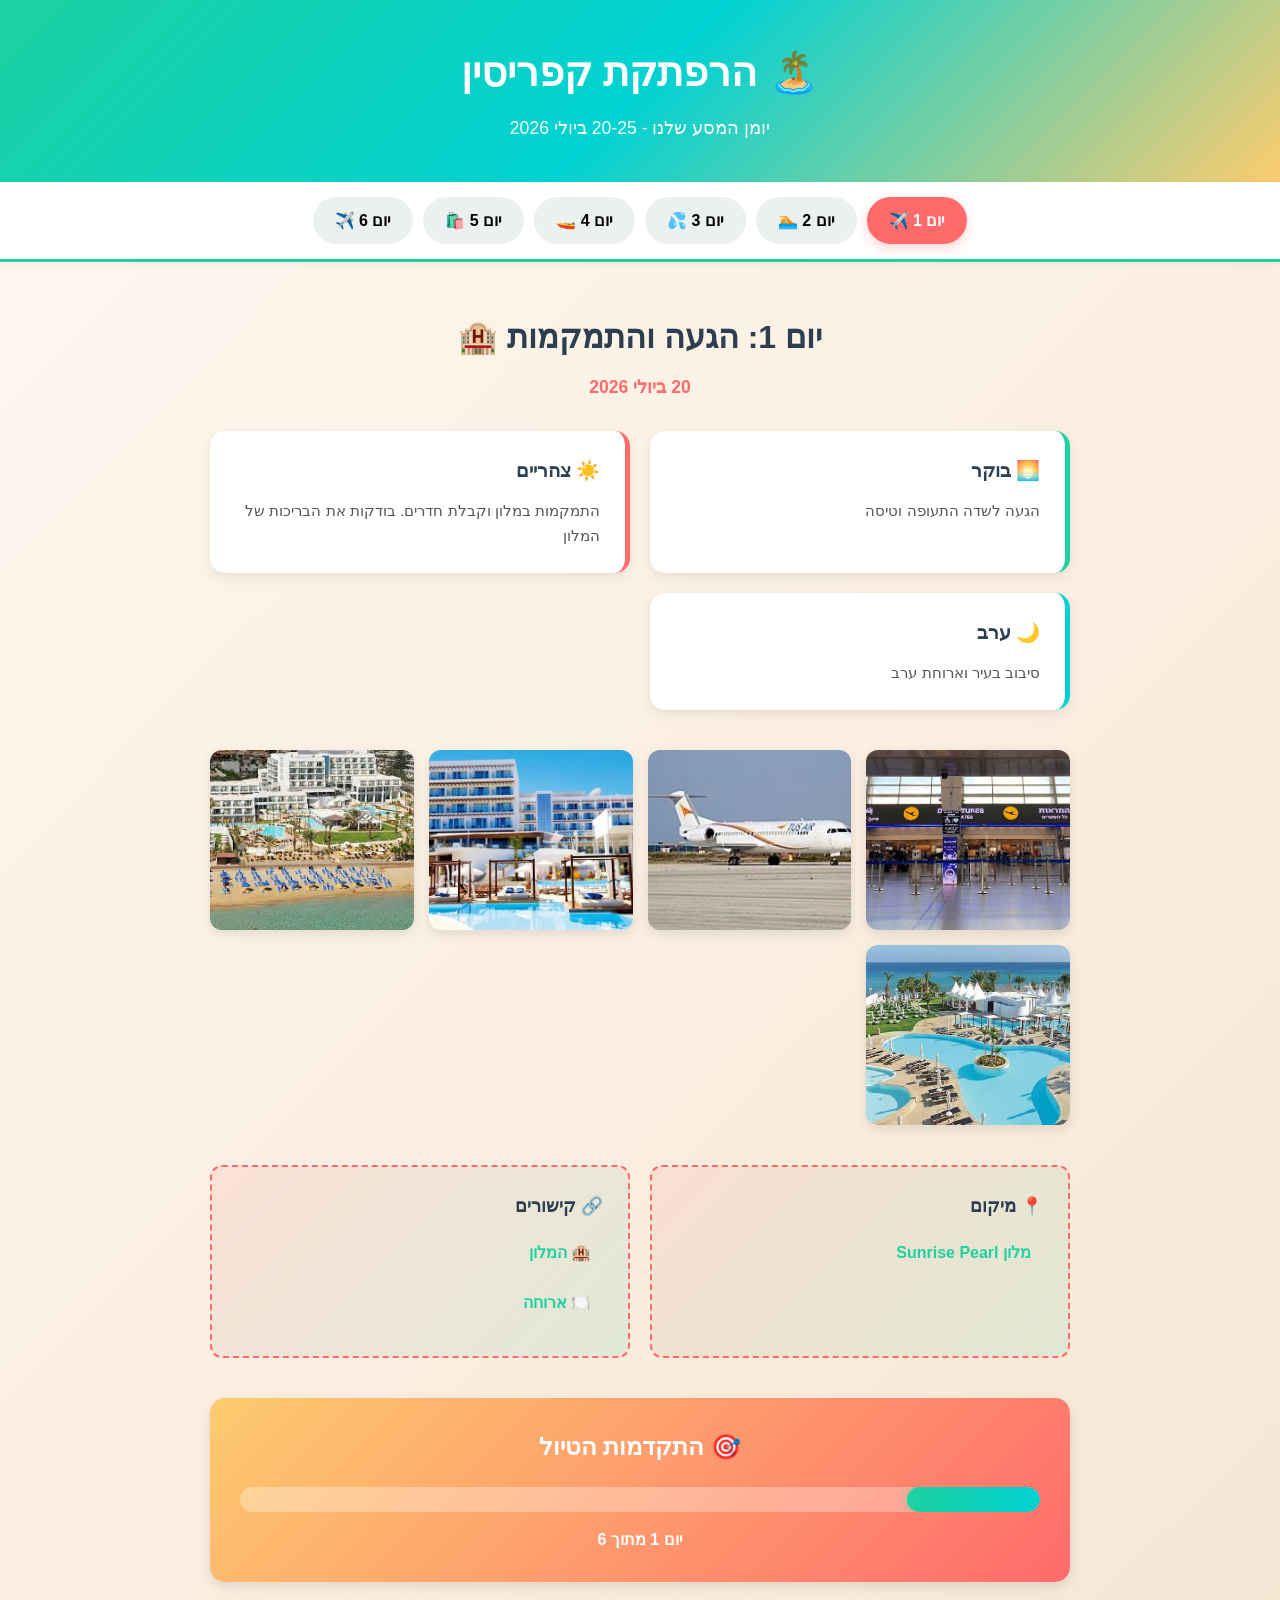
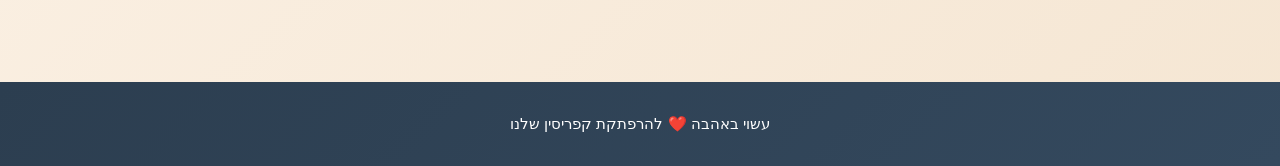
==== commit 919451ba: "✏️ Update Day 1 text content" ====
--- a/index.html
+++ b/index.html
@@ -33,15 +33,15 @@
             <div class="timeline">
                 <div class="timeline-item">
                     <h3>🌅 בוקר</h3>
-                    <p>נסיעה לקפריסין והגעה לשדה התעופה! כל כך מרגש!</p>
-                </div>
-                <div class="timeline-item">
-                    <h3>☀️ צהריים</h3>
-                    <p>הסתגרות במלון Sunrise Pearl וניפוח בחדרים שלנו</p>
-                </div>
-                <div class="timeline-item">
-                    <h3>🌙 ערב</h3>
-                    <p>טיול בעיר, חקר חנויות וארוחת ערב מיוחדת</p>
+                    <p>הגעה לשדה התעופה וטיסה</p>
+                </div>
+                <div class="timeline-item">
+                    <h3>☀️ צהריים</h3>
+                    <p>התמקמות במלון וקבלת חדרים. בודקות את הבריכות של המלון</p>
+                </div>
+                <div class="timeline-item">
+                    <h3>🌙 ערב</h3>
+                    <p>סיבוב בעיר וארוחת ערב</p>
                 </div>
             </div>
 
